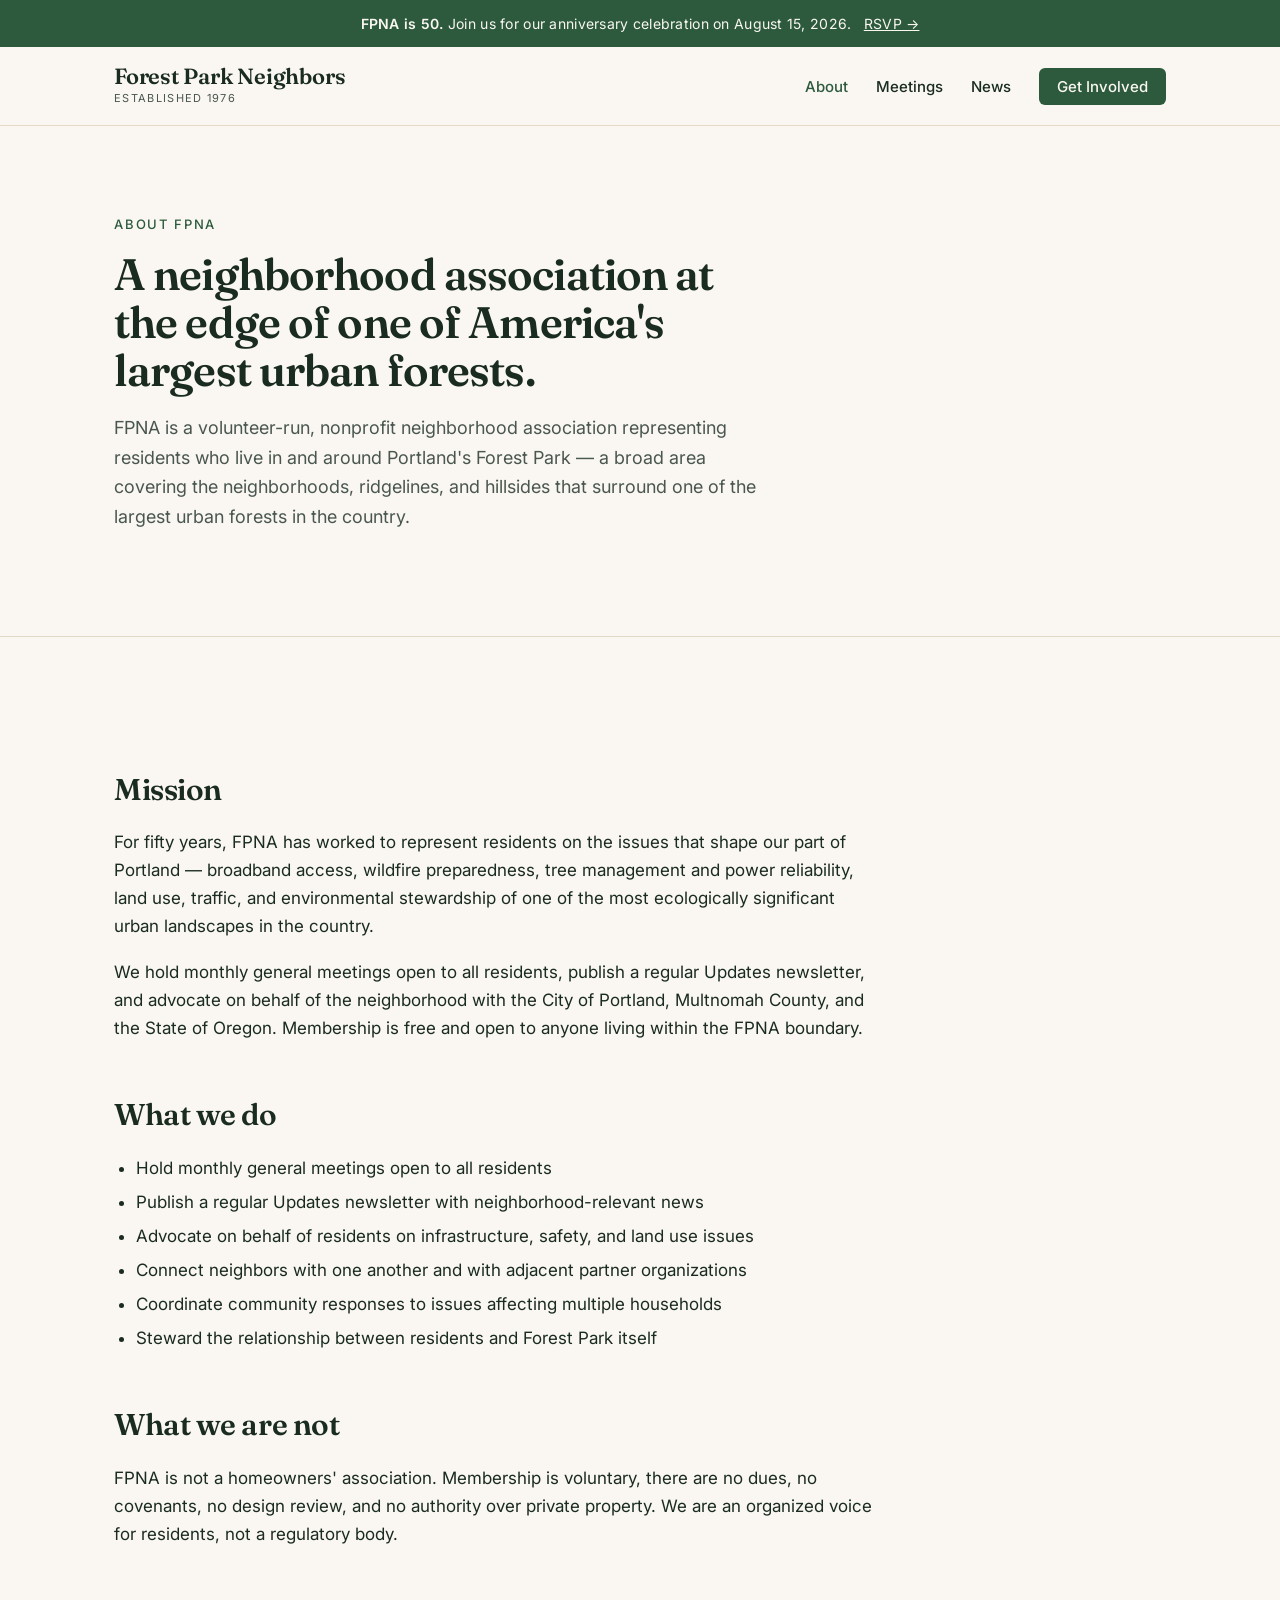
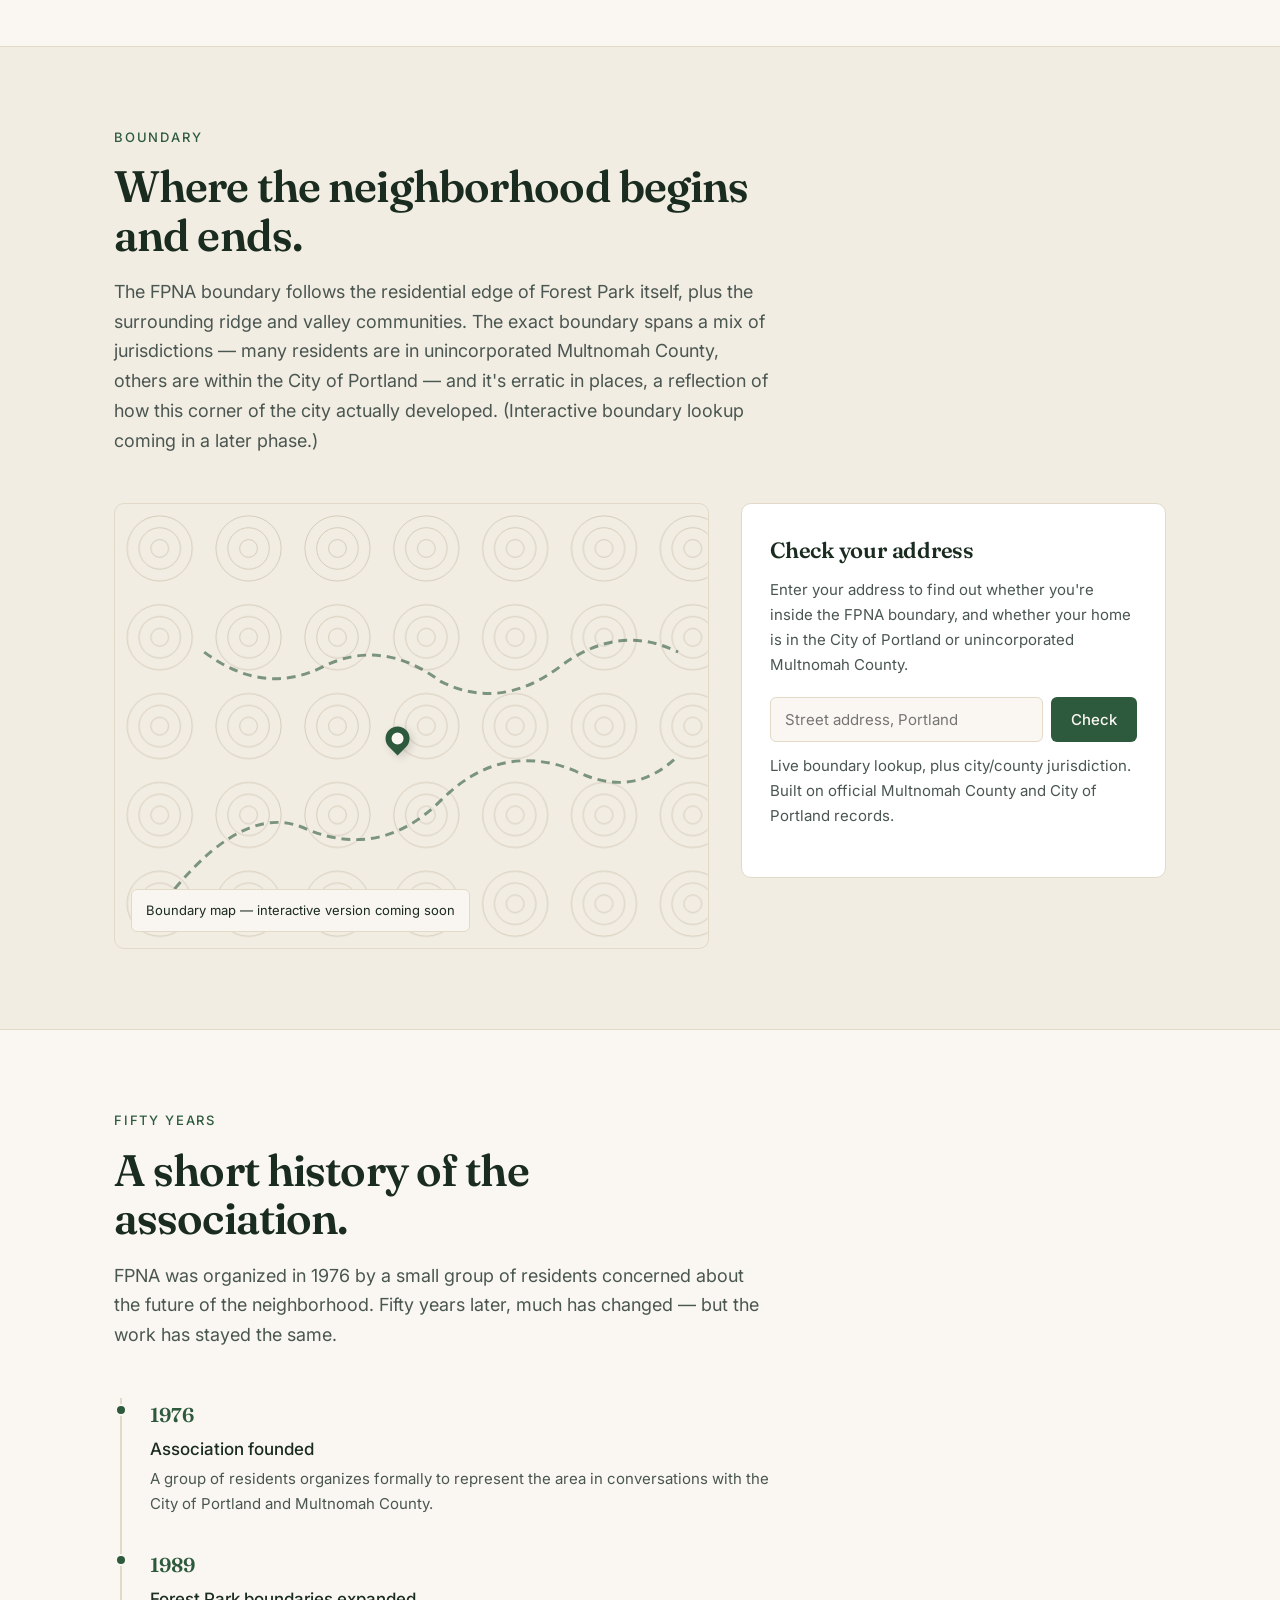
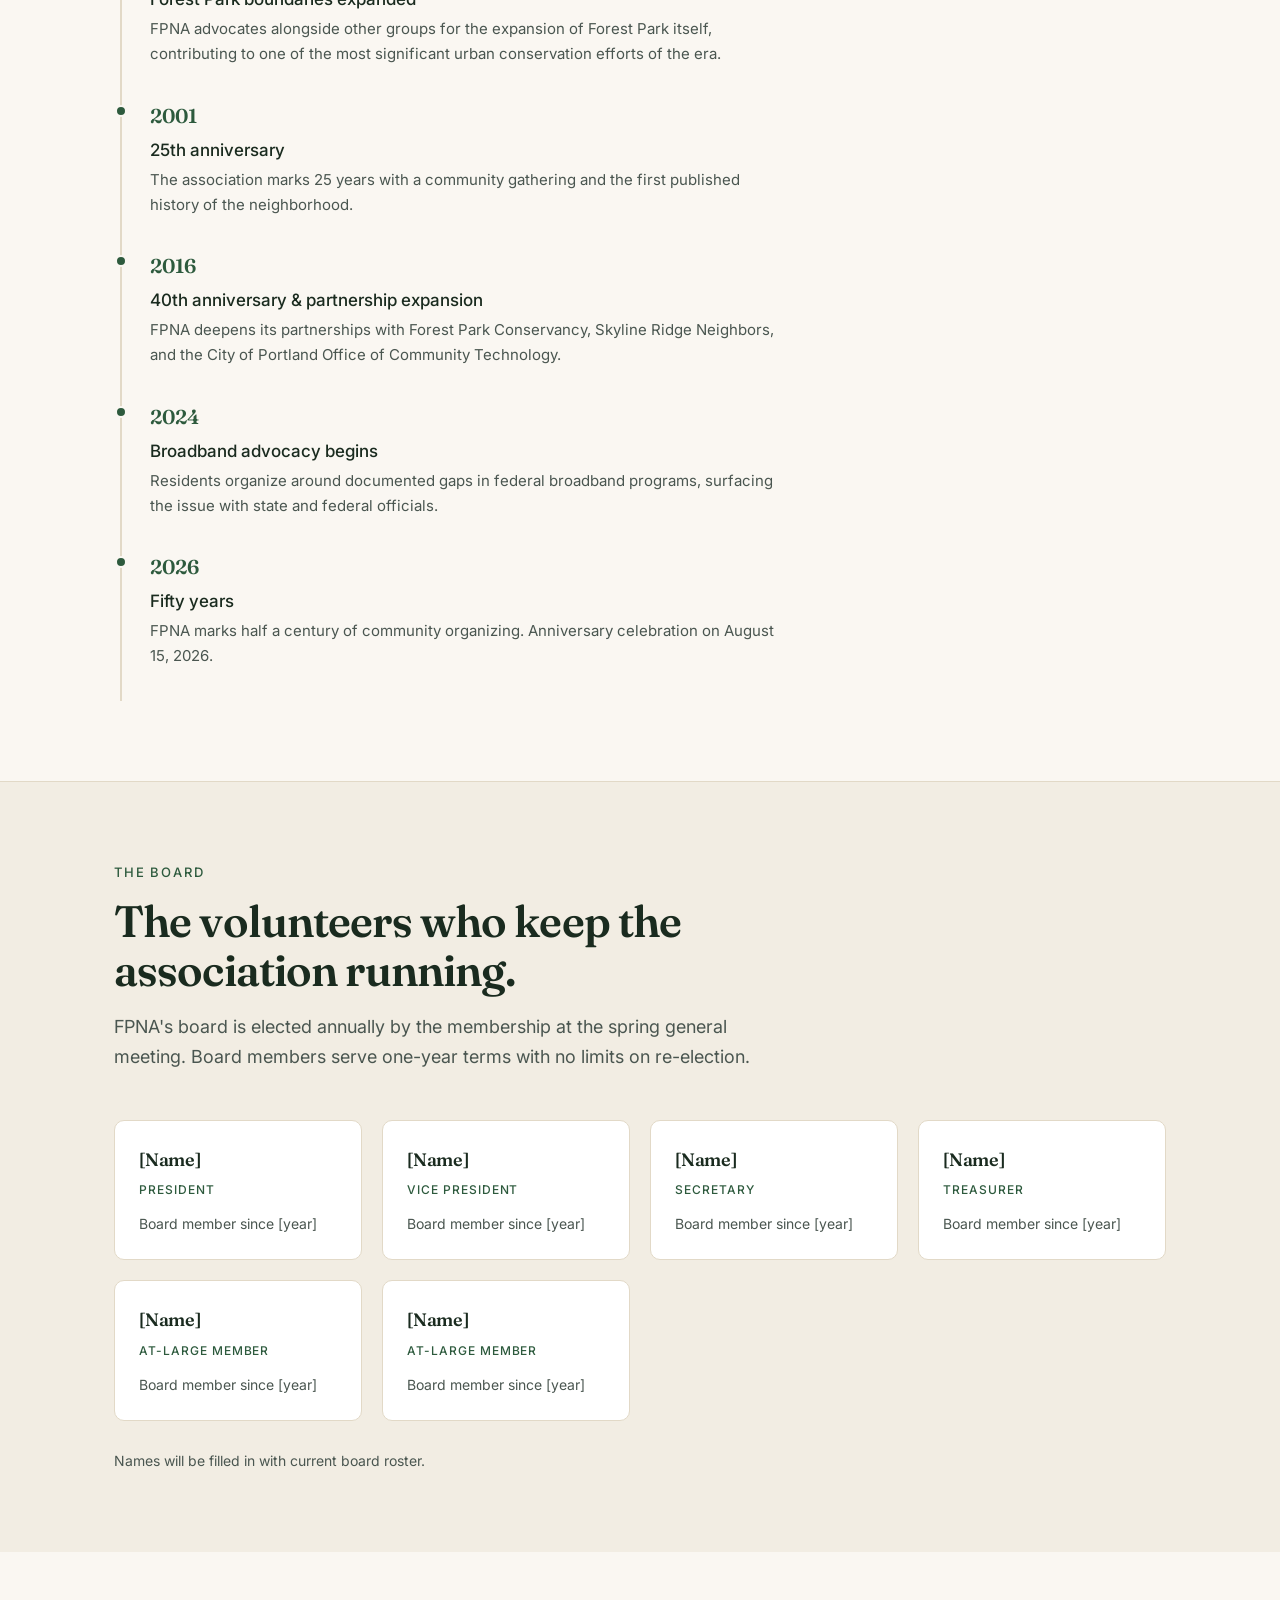
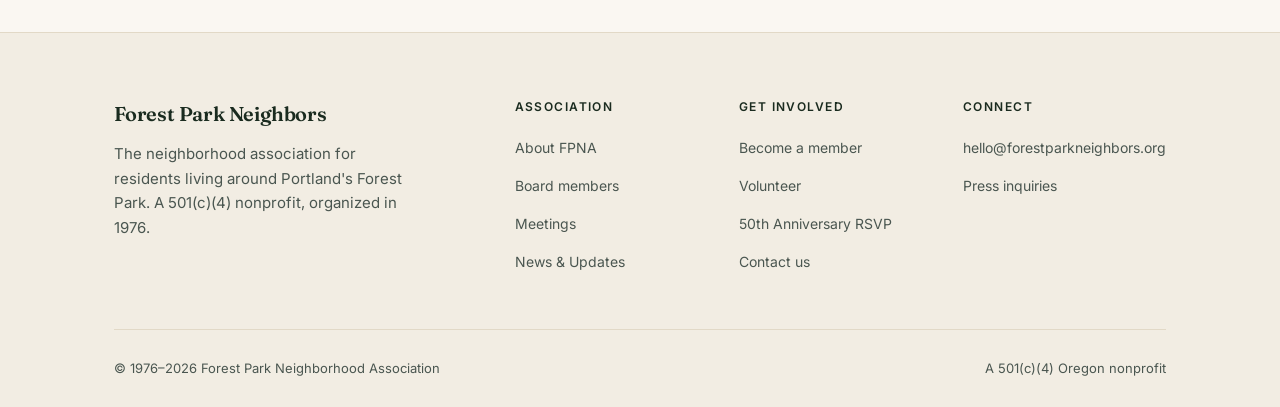
==== about.html @ efd58afb "Initial commit: FPNA prototype site Static demo for the Forest Park Neighborhood Association board r" ====
<!DOCTYPE html>
<html lang="en">
<head>
  <meta charset="UTF-8">
  <meta name="viewport" content="width=device-width, initial-scale=1.0">
  <title>About — Forest Park Neighborhood Association</title>
  <meta name="description" content="FPNA represents residents around Portland's Forest Park. Our mission, our boundaries, our board, and fifty years of neighborhood history.">
  <link rel="preconnect" href="https://fonts.googleapis.com">
  <link rel="preconnect" href="https://fonts.gstatic.com" crossorigin>
  <link href="https://fonts.googleapis.com/css2?family=Fraunces:opsz,wght@9..144,500;9..144,600&family=Inter:wght@400;500;600&display=swap" rel="stylesheet">
  <link rel="stylesheet" href="styles.css">
</head>
<body>

  <div class="banner-50">
    <strong>FPNA is 50.</strong> Join us for our anniversary celebration on August 15, 2026.
    <a href="get-involved.html#rsvp">RSVP →</a>
  </div>

  <header class="site-header">
    <div class="header-inner">
      <a href="index.html" class="brand">
        <span class="brand-name">Forest Park Neighbors</span>
        <span class="brand-tag">Established 1976</span>
      </a>
      <nav class="main-nav" aria-label="Main">
        <ul>
          <li><a href="about.html" class="active">About</a></li>
          <li><a href="meetings.html">Meetings</a></li>
          <li><a href="news.html">News</a></li>
          <li><a href="get-involved.html" class="nav-cta">Get Involved</a></li>
        </ul>
      </nav>
    </div>
  </header>

  <div class="page-header">
    <div class="container">
      <div class="section-eyebrow">About FPNA</div>
      <h1 class="section-title">A neighborhood association at the edge of one of America's largest urban forests.</h1>
      <p class="section-sub">
        FPNA is a volunteer-run, nonprofit neighborhood association representing residents
        who live in and around Portland's Forest Park — a broad area covering the
        neighborhoods, ridgelines, and hillsides that surround one of the largest urban
        forests in the country.
      </p>
    </div>
  </div>

  <section>
    <div class="container">
      <div class="prose">
        <h2>Mission</h2>
        <p>
          For fifty years, FPNA has worked to represent residents on the issues that shape
          our part of Portland — broadband access, wildfire preparedness, tree management
          and power reliability, land use, traffic, and environmental stewardship of one of
          the most ecologically significant urban landscapes in the country.
        </p>
        <p>
          We hold monthly general meetings open to all residents, publish a regular Updates
          newsletter, and advocate on behalf of the neighborhood with the City of Portland,
          Multnomah County, and the State of Oregon. Membership is free and open to anyone
          living within the FPNA boundary.
        </p>

        <h2>What we do</h2>
        <ul>
          <li>Hold monthly general meetings open to all residents</li>
          <li>Publish a regular Updates newsletter with neighborhood-relevant news</li>
          <li>Advocate on behalf of residents on infrastructure, safety, and land use issues</li>
          <li>Connect neighbors with one another and with adjacent partner organizations</li>
          <li>Coordinate community responses to issues affecting multiple households</li>
          <li>Steward the relationship between residents and Forest Park itself</li>
        </ul>

        <h2>What we are not</h2>
        <p>
          FPNA is not a homeowners' association. Membership is voluntary, there are no
          dues, no covenants, no design review, and no authority over private property.
          We are an organized voice for residents, not a regulatory body.
        </p>
      </div>
    </div>
  </section>

  <section id="boundary" style="background: var(--color-bg-alt); border-top: 1px solid var(--color-border); border-bottom: 1px solid var(--color-border);">
    <div class="container">
      <div class="section-eyebrow">Boundary</div>
      <h2 class="section-title">Where the neighborhood begins and ends.</h2>
      <p class="section-sub">
        The FPNA boundary follows the residential edge of Forest Park itself, plus the
        surrounding ridge and valley communities. The exact boundary spans a mix of
        jurisdictions — many residents are in unincorporated Multnomah County, others
        are within the City of Portland — and it's erratic in places, a reflection of
        how this corner of the city actually developed. (Interactive boundary lookup
        coming in a later phase.)
      </p>

      <div class="boundary-block">
        <div class="map-placeholder">
          <svg class="map-bg" viewBox="0 0 400 300" xmlns="http://www.w3.org/2000/svg" aria-hidden="true">
            <defs>
              <pattern id="topo2" x="0" y="0" width="60" height="60" patternUnits="userSpaceOnUse">
                <circle cx="30" cy="30" r="22" stroke="#C9BEA8" stroke-width="0.5" fill="none"/>
                <circle cx="30" cy="30" r="14" stroke="#C9BEA8" stroke-width="0.5" fill="none"/>
                <circle cx="30" cy="30" r="6" stroke="#C9BEA8" stroke-width="0.5" fill="none"/>
              </pattern>
            </defs>
            <rect width="400" height="300" fill="url(#topo2)"/>
            <path d="M40 260 Q90 200 130 220 Q180 240 220 200 Q260 160 310 180 Q350 200 380 170"
                  stroke="#2D5A3D" stroke-width="2" fill="none" stroke-dasharray="6 4" opacity="0.6"/>
            <path d="M60 100 Q100 130 140 110 Q180 90 220 120 Q260 140 300 110 Q340 80 380 100"
                  stroke="#2D5A3D" stroke-width="2" fill="none" stroke-dasharray="6 4" opacity="0.6"/>
          </svg>
          <div class="map-pin" aria-hidden="true"></div>
          <div class="map-label">Boundary map — interactive version coming soon</div>
        </div>

        <div class="checker-card">
          <h3>Check your address</h3>
          <p>Enter your address to find out whether you're inside the FPNA boundary, and whether your home is in the City of Portland or unincorporated Multnomah County.</p>
          <form class="checker-form" onsubmit="event.preventDefault(); alert('In the production version, this will return live boundary and jurisdiction info.');">
            <input type="text" placeholder="Street address, Portland" aria-label="Your address">
            <button type="submit">Check</button>
          </form>
          <p class="checker-note">Live boundary lookup, plus city/county jurisdiction. Built on official Multnomah County and City of Portland records.</p>
        </div>
      </div>
    </div>
  </section>

  <section id="history">
    <div class="container">
      <div class="section-eyebrow">Fifty years</div>
      <h2 class="section-title">A short history of the association.</h2>
      <p class="section-sub">
        FPNA was organized in 1976 by a small group of residents concerned about the
        future of the neighborhood. Fifty years later, much has changed — but the work
        has stayed the same.
      </p>

      <div class="timeline">
        <div class="timeline-item">
          <div class="timeline-year">1976</div>
          <div class="timeline-title">Association founded</div>
          <div class="timeline-desc">A group of residents organizes formally to represent the area in conversations with the City of Portland and Multnomah County.</div>
        </div>
        <div class="timeline-item">
          <div class="timeline-year">1989</div>
          <div class="timeline-title">Forest Park boundaries expanded</div>
          <div class="timeline-desc">FPNA advocates alongside other groups for the expansion of Forest Park itself, contributing to one of the most significant urban conservation efforts of the era.</div>
        </div>
        <div class="timeline-item">
          <div class="timeline-year">2001</div>
          <div class="timeline-title">25th anniversary</div>
          <div class="timeline-desc">The association marks 25 years with a community gathering and the first published history of the neighborhood.</div>
        </div>
        <div class="timeline-item">
          <div class="timeline-year">2016</div>
          <div class="timeline-title">40th anniversary &amp; partnership expansion</div>
          <div class="timeline-desc">FPNA deepens its partnerships with Forest Park Conservancy, Skyline Ridge Neighbors, and the City of Portland Office of Community Technology.</div>
        </div>
        <div class="timeline-item">
          <div class="timeline-year">2024</div>
          <div class="timeline-title">Broadband advocacy begins</div>
          <div class="timeline-desc">Residents organize around documented gaps in federal broadband programs, surfacing the issue with state and federal officials.</div>
        </div>
        <div class="timeline-item">
          <div class="timeline-year">2026</div>
          <div class="timeline-title">Fifty years</div>
          <div class="timeline-desc">FPNA marks half a century of community organizing. Anniversary celebration on August 15, 2026.</div>
        </div>
      </div>
    </div>
  </section>

  <section id="board" style="background: var(--color-bg-alt); border-top: 1px solid var(--color-border);">
    <div class="container">
      <div class="section-eyebrow">The board</div>
      <h2 class="section-title">The volunteers who keep the association running.</h2>
      <p class="section-sub">
        FPNA's board is elected annually by the membership at the spring general meeting.
        Board members serve one-year terms with no limits on re-election.
      </p>

      <div class="board-grid">
        <div class="board-card">
          <div class="name">[Name]</div>
          <div class="role">President</div>
          <div class="since">Board member since [year]</div>
        </div>
        <div class="board-card">
          <div class="name">[Name]</div>
          <div class="role">Vice President</div>
          <div class="since">Board member since [year]</div>
        </div>
        <div class="board-card">
          <div class="name">[Name]</div>
          <div class="role">Secretary</div>
          <div class="since">Board member since [year]</div>
        </div>
        <div class="board-card">
          <div class="name">[Name]</div>
          <div class="role">Treasurer</div>
          <div class="since">Board member since [year]</div>
        </div>
        <div class="board-card">
          <div class="name">[Name]</div>
          <div class="role">At-large member</div>
          <div class="since">Board member since [year]</div>
        </div>
        <div class="board-card">
          <div class="name">[Name]</div>
          <div class="role">At-large member</div>
          <div class="since">Board member since [year]</div>
        </div>
      </div>
      <p class="muted" style="margin-top: 28px; font-size: 14px;">
        Names will be filled in with current board roster.
      </p>
    </div>
  </section>

  <footer class="site-footer">
    <div class="container">
      <div class="footer-grid">
        <div>
          <div class="footer-brand">Forest Park Neighbors</div>
          <p class="footer-blurb">
            The neighborhood association for residents living around Portland's Forest Park.
            A 501(c)(4) nonprofit, organized in 1976.
          </p>
        </div>
        <div class="footer-col">
          <h4>Association</h4>
          <ul>
            <li><a href="about.html">About FPNA</a></li>
            <li><a href="about.html#board">Board members</a></li>
            <li><a href="meetings.html">Meetings</a></li>
            <li><a href="news.html">News &amp; Updates</a></li>
          </ul>
        </div>
        <div class="footer-col">
          <h4>Get involved</h4>
          <ul>
            <li><a href="get-involved.html">Become a member</a></li>
            <li><a href="get-involved.html#volunteer">Volunteer</a></li>
            <li><a href="get-involved.html#rsvp">50th Anniversary RSVP</a></li>
            <li><a href="contact.html">Contact us</a></li>
          </ul>
        </div>
        <div class="footer-col">
          <h4>Connect</h4>
          <ul>
            <li><a href="mailto:hello@forestparkneighbors.org">hello@forestparkneighbors.org</a></li>
            <li><a href="contact.html#press">Press inquiries</a></li>
          </ul>
        </div>
      </div>
      <div class="footer-bottom">
        <span>© 1976–2026 Forest Park Neighborhood Association</span>
        <span>A 501(c)(4) Oregon nonprofit</span>
      </div>
    </div>
  </footer>

</body>
</html>
---- styles.css ----
/* FPNA Demo — design system */

:root {
  --color-bg: #FAF7F2;
  --color-bg-alt: #F2EDE3;
  --color-text: #1A2B1F;
  --color-text-muted: #4A5650;
  --color-accent: #2D5A3D;
  --color-accent-hover: #1F4029;
  --color-accent-soft: rgba(45, 90, 61, 0.08);
  --color-border: #E2D9C7;
  --color-border-strong: #C9BEA8;
  --color-card: #FFFFFF;

  --font-display: 'Fraunces', 'Iowan Old Style', 'Georgia', serif;
  --font-body: 'Inter', -apple-system, BlinkMacSystemFont, 'Segoe UI', sans-serif;

  --max-width: 1100px;
  --container-padding: 24px;
}

*, *::before, *::after { box-sizing: border-box; margin: 0; padding: 0; }
html { scroll-behavior: smooth; }

body {
  font-family: var(--font-body);
  font-size: 17px;
  line-height: 1.65;
  color: var(--color-text);
  background: var(--color-bg);
  -webkit-font-smoothing: antialiased;
  text-rendering: optimizeLegibility;
}

a { color: var(--color-accent); text-decoration: none; transition: color 0.15s; }
a:hover { text-decoration: underline; }
img { max-width: 100%; display: block; }

/* Anniversary banner */
.banner-50 {
  background: var(--color-accent);
  color: #FAF7F2;
  text-align: center;
  padding: 12px 16px;
  font-size: 14px;
  letter-spacing: 0.02em;
}
.banner-50 strong { font-weight: 600; }
.banner-50 a { color: #FAF7F2; text-decoration: underline; margin-left: 8px; }

/* Header */
.site-header {
  border-bottom: 1px solid var(--color-border);
  position: sticky;
  top: 0;
  z-index: 10;
  backdrop-filter: blur(8px);
  -webkit-backdrop-filter: blur(8px);
  background: rgba(250, 247, 242, 0.92);
}
.header-inner {
  max-width: var(--max-width);
  margin: 0 auto;
  padding: 18px var(--container-padding);
  display: flex;
  align-items: center;
  justify-content: space-between;
  gap: 24px;
}
.brand {
  display: flex;
  flex-direction: column;
  gap: 2px;
  color: var(--color-text);
}
.brand:hover { text-decoration: none; }
.brand-name {
  font-family: var(--font-display);
  font-weight: 600;
  font-size: 22px;
  letter-spacing: -0.01em;
  line-height: 1;
}
.brand-tag {
  font-size: 11px;
  letter-spacing: 0.12em;
  text-transform: uppercase;
  color: var(--color-text-muted);
}
nav.main-nav ul {
  list-style: none;
  display: flex;
  gap: 28px;
  align-items: center;
}
nav.main-nav a {
  color: var(--color-text);
  font-weight: 500;
  font-size: 15px;
}
nav.main-nav a:hover { color: var(--color-accent); text-decoration: none; }
nav.main-nav a.active { color: var(--color-accent); }
.nav-cta {
  background: var(--color-accent);
  color: #FAF7F2 !important;
  padding: 9px 18px;
  border-radius: 6px;
  font-weight: 500;
  font-size: 14px;
}
.nav-cta:hover { background: var(--color-accent-hover); text-decoration: none; }

@media (max-width: 820px) {
  .header-inner { flex-wrap: wrap; }
  nav.main-nav ul { gap: 18px; flex-wrap: wrap; }
}

/* Layout */
.container {
  max-width: var(--max-width);
  margin: 0 auto;
  padding: 0 var(--container-padding);
}
section { padding: 80px 0; }
.section-tight { padding: 56px 0; }

/* Hero */
.hero {
  padding: 96px 0 88px;
  position: relative;
  overflow: hidden;
}
.hero-inner { position: relative; z-index: 1; }
.hero-eyebrow {
  font-size: 13px;
  letter-spacing: 0.14em;
  text-transform: uppercase;
  color: var(--color-accent);
  font-weight: 500;
  margin-bottom: 24px;
}
.hero-title {
  font-family: var(--font-display);
  font-weight: 600;
  font-size: clamp(40px, 6vw, 72px);
  line-height: 1.05;
  letter-spacing: -0.025em;
  color: var(--color-text);
  margin-bottom: 28px;
  max-width: 18ch;
}
.hero-sub {
  font-size: 20px;
  line-height: 1.55;
  color: var(--color-text-muted);
  max-width: 56ch;
  margin-bottom: 36px;
}
.hero-actions {
  display: flex;
  gap: 14px;
  flex-wrap: wrap;
}

/* Decorative SVG backdrop */
.hero-decoration {
  position: absolute;
  right: -80px;
  top: 40px;
  width: 480px;
  opacity: 0.12;
  pointer-events: none;
}
@media (max-width: 900px) { .hero-decoration { display: none; } }

/* Buttons */
.btn {
  display: inline-block;
  padding: 13px 24px;
  border-radius: 6px;
  font-weight: 500;
  font-size: 15px;
  border: 1px solid transparent;
  cursor: pointer;
  font-family: inherit;
  transition: background 0.15s, color 0.15s, border-color 0.15s;
}
.btn-primary { background: var(--color-accent); color: #FAF7F2; }
.btn-primary:hover { background: var(--color-accent-hover); color: #FAF7F2; text-decoration: none; }
.btn-secondary { background: transparent; color: var(--color-text); border-color: var(--color-border-strong); }
.btn-secondary:hover { border-color: var(--color-accent); color: var(--color-accent); text-decoration: none; }

/* Sections */
.section-eyebrow {
  font-size: 13px;
  letter-spacing: 0.14em;
  text-transform: uppercase;
  color: var(--color-accent);
  font-weight: 500;
  margin-bottom: 14px;
}
.section-title {
  font-family: var(--font-display);
  font-weight: 600;
  font-size: clamp(30px, 4vw, 44px);
  line-height: 1.1;
  letter-spacing: -0.02em;
  margin-bottom: 18px;
  max-width: 22ch;
}
.section-sub {
  font-size: 18px;
  color: var(--color-text-muted);
  max-width: 60ch;
  margin-bottom: 48px;
}

/* Next meeting card */
.next-meeting {
  background: var(--color-card);
  border: 1px solid var(--color-border);
  border-left: 4px solid var(--color-accent);
  border-radius: 10px;
  padding: 32px;
  display: grid;
  grid-template-columns: auto 1fr auto;
  gap: 36px;
  align-items: center;
}
@media (max-width: 720px) {
  .next-meeting { grid-template-columns: 1fr; gap: 20px; padding: 24px; }
}
.next-meeting-date {
  text-align: center;
  border-right: 1px solid var(--color-border);
  padding-right: 36px;
}
@media (max-width: 720px) {
  .next-meeting-date { border-right: none; border-bottom: 1px solid var(--color-border); padding: 0 0 20px; }
}
.next-meeting-day {
  font-family: var(--font-display);
  font-size: 64px;
  font-weight: 600;
  line-height: 1;
  color: var(--color-accent);
}
.next-meeting-month {
  font-size: 13px;
  letter-spacing: 0.12em;
  text-transform: uppercase;
  color: var(--color-text-muted);
  margin-top: 8px;
  font-weight: 500;
}
.next-meeting-body h3 {
  font-family: var(--font-display);
  font-weight: 600;
  font-size: 22px;
  margin-bottom: 6px;
  letter-spacing: -0.01em;
}
.next-meeting-body p {
  color: var(--color-text-muted);
  font-size: 15px;
}
.next-meeting-body p strong { color: var(--color-text); font-weight: 500; }

/* News cards */
.news-grid {
  display: grid;
  grid-template-columns: repeat(3, 1fr);
  gap: 24px;
}
@media (max-width: 900px) { .news-grid { grid-template-columns: 1fr 1fr; } }
@media (max-width: 600px) { .news-grid { grid-template-columns: 1fr; } }
.news-card {
  background: var(--color-card);
  border: 1px solid var(--color-border);
  border-radius: 10px;
  padding: 28px;
  display: flex;
  flex-direction: column;
  transition: border-color 0.15s, transform 0.15s;
}
.news-card:hover { border-color: var(--color-accent); text-decoration: none; transform: translateY(-2px); }
.news-meta {
  font-size: 13px;
  letter-spacing: 0.08em;
  text-transform: uppercase;
  color: var(--color-accent);
  font-weight: 500;
  margin-bottom: 12px;
}
.news-title {
  font-family: var(--font-display);
  font-weight: 600;
  font-size: 22px;
  letter-spacing: -0.01em;
  line-height: 1.25;
  margin-bottom: 12px;
  color: var(--color-text);
}
.news-excerpt { color: var(--color-text-muted); font-size: 15px; margin-bottom: 20px; flex: 1; }
.news-read { font-size: 14px; color: var(--color-accent); font-weight: 500; }

/* Map + address checker */
.boundary-block {
  display: grid;
  grid-template-columns: 1.4fr 1fr;
  gap: 32px;
  align-items: start;
}
@media (max-width: 820px) { .boundary-block { grid-template-columns: 1fr; } }

.map-placeholder {
  background: var(--color-bg-alt);
  border: 1px solid var(--color-border);
  border-radius: 10px;
  aspect-ratio: 4 / 3;
  position: relative;
  overflow: hidden;
}
.map-placeholder svg.map-bg { position: absolute; inset: 0; width: 100%; height: 100%; }
.map-pin {
  position: absolute;
  left: 50%;
  top: 52%;
  transform: translate(-50%, -100%);
  width: 24px;
  height: 24px;
  background: var(--color-accent);
  border-radius: 50% 50% 50% 0;
  rotate: -45deg;
  box-shadow: 0 4px 8px rgba(0,0,0,0.15);
}
.map-pin::after {
  content: '';
  position: absolute;
  inset: 6px;
  background: var(--color-bg);
  border-radius: 50%;
}
.map-label {
  position: absolute;
  bottom: 16px;
  left: 16px;
  background: rgba(250, 247, 242, 0.95);
  border: 1px solid var(--color-border);
  border-radius: 6px;
  padding: 10px 14px;
  font-size: 13px;
  color: var(--color-text);
}

.checker-card {
  background: var(--color-card);
  border: 1px solid var(--color-border);
  border-radius: 10px;
  padding: 28px;
}
.checker-card h3 {
  font-family: var(--font-display);
  font-weight: 600;
  font-size: 22px;
  letter-spacing: -0.01em;
  margin-bottom: 10px;
}
.checker-card p { color: var(--color-text-muted); font-size: 15px; margin-bottom: 20px; }
.checker-form { display: flex; gap: 8px; }
.checker-form input {
  flex: 1;
  padding: 12px 14px;
  border: 1px solid var(--color-border);
  border-radius: 6px;
  font-family: inherit;
  font-size: 15px;
  background: var(--color-bg);
}
.checker-form input:focus { outline: none; border-color: var(--color-accent); }
.checker-form button {
  padding: 12px 20px;
  border: none;
  border-radius: 6px;
  background: var(--color-accent);
  color: #FAF7F2;
  font-family: inherit;
  font-size: 15px;
  font-weight: 500;
  cursor: pointer;
}
.checker-form button:hover { background: var(--color-accent-hover); }
.checker-note { font-size: 13px; color: var(--color-text-muted); margin-top: 12px; }

/* CTA band */
.cta-band {
  background: var(--color-accent);
  color: #FAF7F2;
  padding: 72px 0;
  text-align: center;
}
.cta-band h2 {
  font-family: var(--font-display);
  font-weight: 600;
  font-size: clamp(28px, 4vw, 42px);
  letter-spacing: -0.02em;
  margin-bottom: 16px;
}
.cta-band p { font-size: 18px; opacity: 0.92; max-width: 50ch; margin: 0 auto 28px; }
.cta-band .btn-primary {
  background: #FAF7F2;
  color: var(--color-accent);
}
.cta-band .btn-primary:hover { background: #FFFFFF; color: var(--color-accent-hover); }

/* Footer */
.site-footer {
  background: var(--color-bg-alt);
  border-top: 1px solid var(--color-border);
  padding: 64px 0 28px;
  margin-top: 80px;
}
.footer-grid {
  display: grid;
  grid-template-columns: 2fr 1fr 1fr 1fr;
  gap: 48px;
  margin-bottom: 44px;
}
@media (max-width: 768px) {
  .footer-grid { grid-template-columns: 1fr 1fr; gap: 32px; }
}
.footer-brand {
  font-family: var(--font-display);
  font-weight: 600;
  font-size: 20px;
  letter-spacing: -0.01em;
  margin-bottom: 12px;
  color: var(--color-text);
}
.footer-blurb { color: var(--color-text-muted); font-size: 15px; max-width: 32ch; }
.footer-col h4 {
  font-size: 12px;
  letter-spacing: 0.12em;
  text-transform: uppercase;
  margin-bottom: 16px;
  color: var(--color-text);
  font-weight: 600;
}
.footer-col ul { list-style: none; }
.footer-col li { margin-bottom: 10px; }
.footer-col a { color: var(--color-text-muted); font-size: 14px; }
.footer-col a:hover { color: var(--color-accent); }
.footer-bottom {
  padding-top: 28px;
  border-top: 1px solid var(--color-border);
  display: flex;
  justify-content: space-between;
  font-size: 13px;
  color: var(--color-text-muted);
  flex-wrap: wrap;
  gap: 16px;
}

/* Page header */
.page-header {
  padding: 88px 0 56px;
  border-bottom: 1px solid var(--color-border);
}

/* Prose */
.prose { max-width: 70ch; }
.prose p { margin-bottom: 18px; color: var(--color-text); }
.prose h2 {
  font-family: var(--font-display);
  font-weight: 600;
  font-size: 30px;
  letter-spacing: -0.015em;
  margin: 48px 0 14px;
}
.prose h3 {
  font-family: var(--font-display);
  font-weight: 600;
  font-size: 22px;
  margin: 32px 0 10px;
}
.prose ul { margin: 14px 0 22px 22px; }
.prose li { margin-bottom: 6px; }

/* Board members */
.board-grid {
  display: grid;
  grid-template-columns: repeat(auto-fit, minmax(220px, 1fr));
  gap: 20px;
}
.board-card {
  background: var(--color-card);
  border: 1px solid var(--color-border);
  border-radius: 10px;
  padding: 24px;
}
.board-card .name {
  font-family: var(--font-display);
  font-weight: 600;
  font-size: 18px;
  letter-spacing: -0.01em;
  margin-bottom: 6px;
}
.board-card .role {
  font-size: 12px;
  letter-spacing: 0.08em;
  text-transform: uppercase;
  color: var(--color-accent);
  margin-bottom: 12px;
  font-weight: 500;
}
.board-card .since { font-size: 14px; color: var(--color-text-muted); }

/* Timeline (history) */
.timeline {
  border-left: 2px solid var(--color-border);
  padding-left: 28px;
  margin-left: 6px;
  max-width: 60ch;
}
.timeline-item { position: relative; padding-bottom: 32px; }
.timeline-item::before {
  content: '';
  position: absolute;
  left: -35px;
  top: 6px;
  width: 12px;
  height: 12px;
  background: var(--color-accent);
  border-radius: 50%;
  border: 2px solid var(--color-bg);
}
.timeline-year {
  font-family: var(--font-display);
  font-weight: 600;
  font-size: 20px;
  color: var(--color-accent);
  margin-bottom: 4px;
}
.timeline-title { font-weight: 500; margin-bottom: 4px; }
.timeline-desc { color: var(--color-text-muted); font-size: 15px; }

/* Meeting list */
.meeting-list { list-style: none; }
.meeting-list li {
  display: grid;
  grid-template-columns: 120px 1fr auto;
  gap: 24px;
  padding: 20px 0;
  border-bottom: 1px solid var(--color-border);
  align-items: center;
}
@media (max-width: 600px) {
  .meeting-list li { grid-template-columns: 1fr; gap: 6px; }
}
.meeting-date {
  font-family: var(--font-display);
  font-weight: 600;
  font-size: 18px;
  color: var(--color-accent);
}
.meeting-topic { font-weight: 500; }
.meeting-link { font-size: 14px; }

/* Forms (general) */
.form-grid {
  display: grid;
  grid-template-columns: 1fr 1fr;
  gap: 20px;
}
@media (max-width: 600px) { .form-grid { grid-template-columns: 1fr; } }
.form-group { display: flex; flex-direction: column; }
.form-group.full { grid-column: 1 / -1; }
.form-group label {
  font-size: 13px;
  font-weight: 500;
  margin-bottom: 6px;
  letter-spacing: 0.02em;
}
.form-group input,
.form-group textarea,
.form-group select {
  padding: 12px 14px;
  border: 1px solid var(--color-border);
  border-radius: 6px;
  font-family: inherit;
  font-size: 15px;
  background: var(--color-bg);
}
.form-group input:focus,
.form-group textarea:focus,
.form-group select:focus { outline: none; border-color: var(--color-accent); }
.form-group textarea { min-height: 120px; resize: vertical; }

/* Resource list */
.resource-grid {
  display: grid;
  grid-template-columns: repeat(2, 1fr);
  gap: 20px;
}
@media (max-width: 700px) { .resource-grid { grid-template-columns: 1fr; } }
.resource-card {
  background: var(--color-card);
  border: 1px solid var(--color-border);
  border-radius: 10px;
  padding: 24px;
  display: flex;
  flex-direction: column;
}
.resource-card h3 {
  font-family: var(--font-display);
  font-weight: 600;
  font-size: 19px;
  letter-spacing: -0.01em;
  margin-bottom: 10px;
}
.resource-card p { color: var(--color-text-muted); font-size: 15px; margin-bottom: 16px; flex: 1; }
.resource-card a { font-size: 14px; font-weight: 500; }

/* Utilities */
.text-center { text-align: center; }
.muted { color: var(--color-text-muted); }
.divider {
  height: 1px;
  background: var(--color-border);
  margin: 48px 0;
}
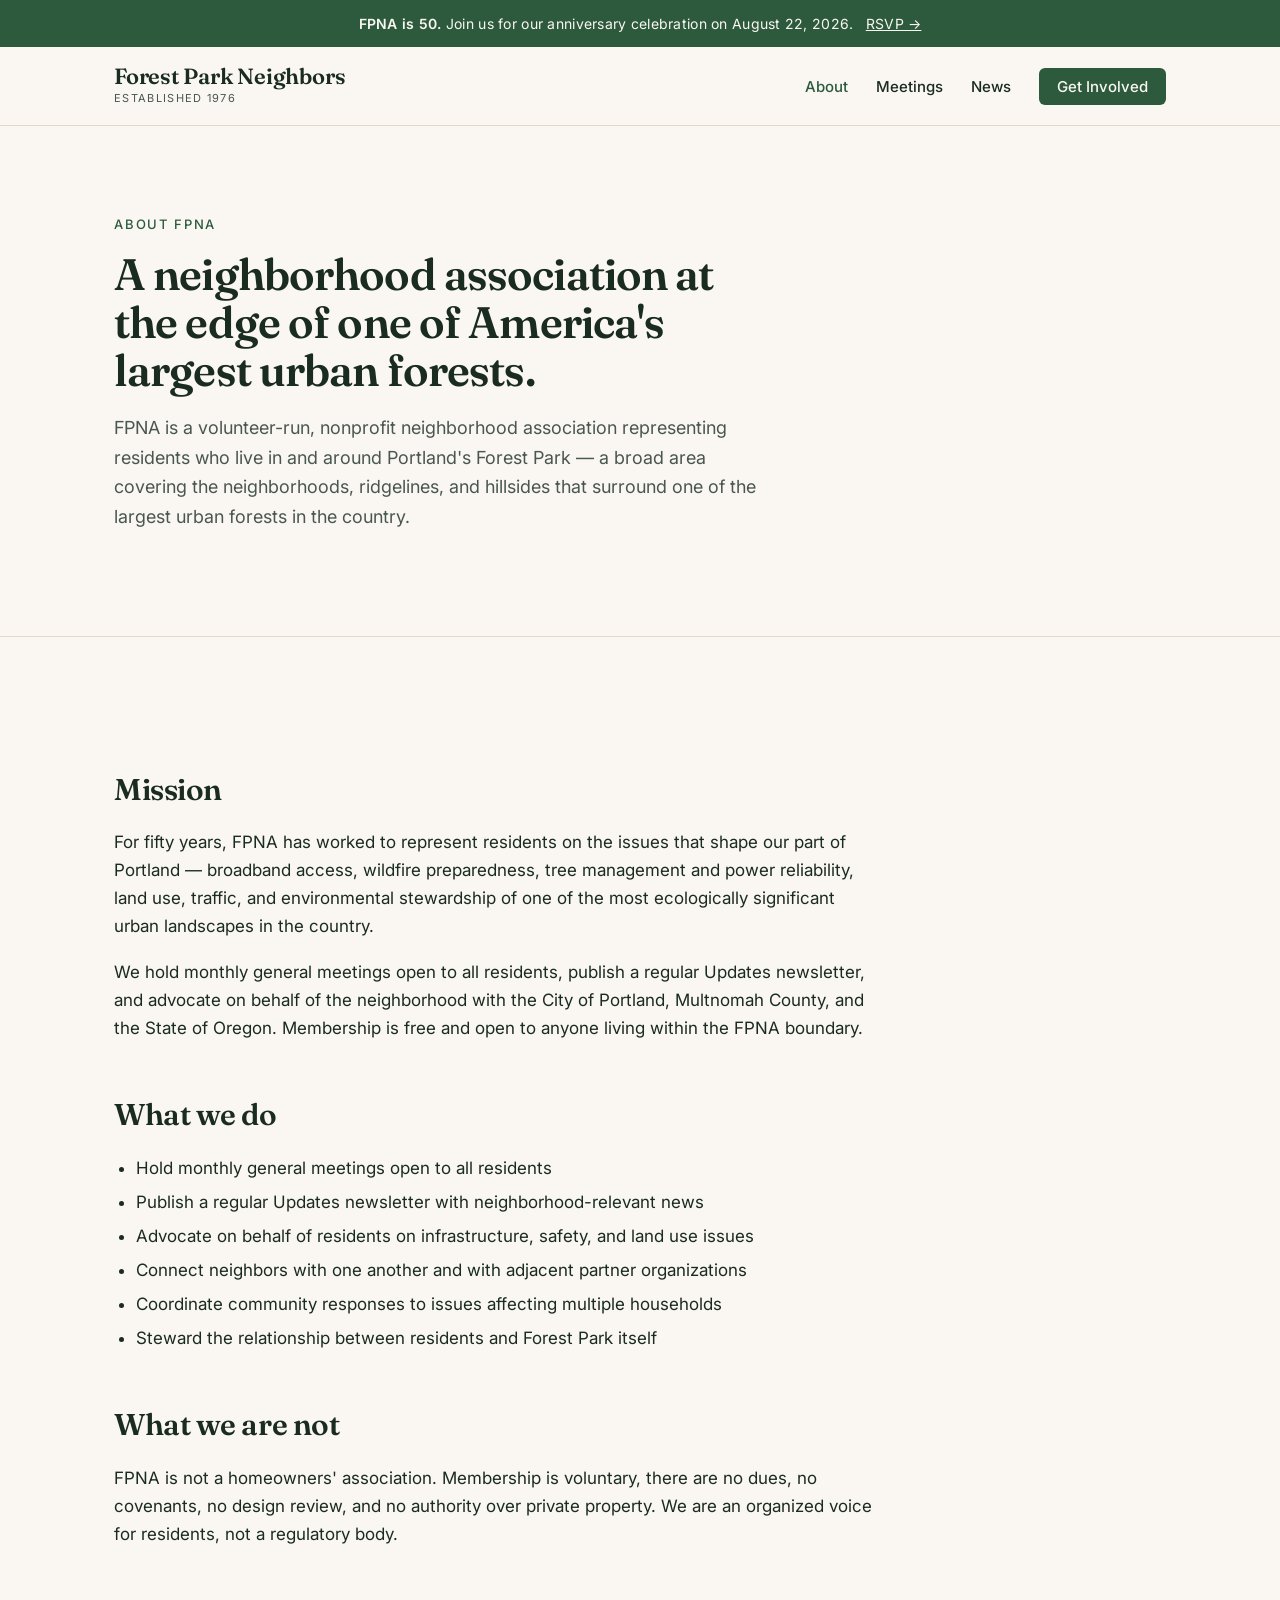
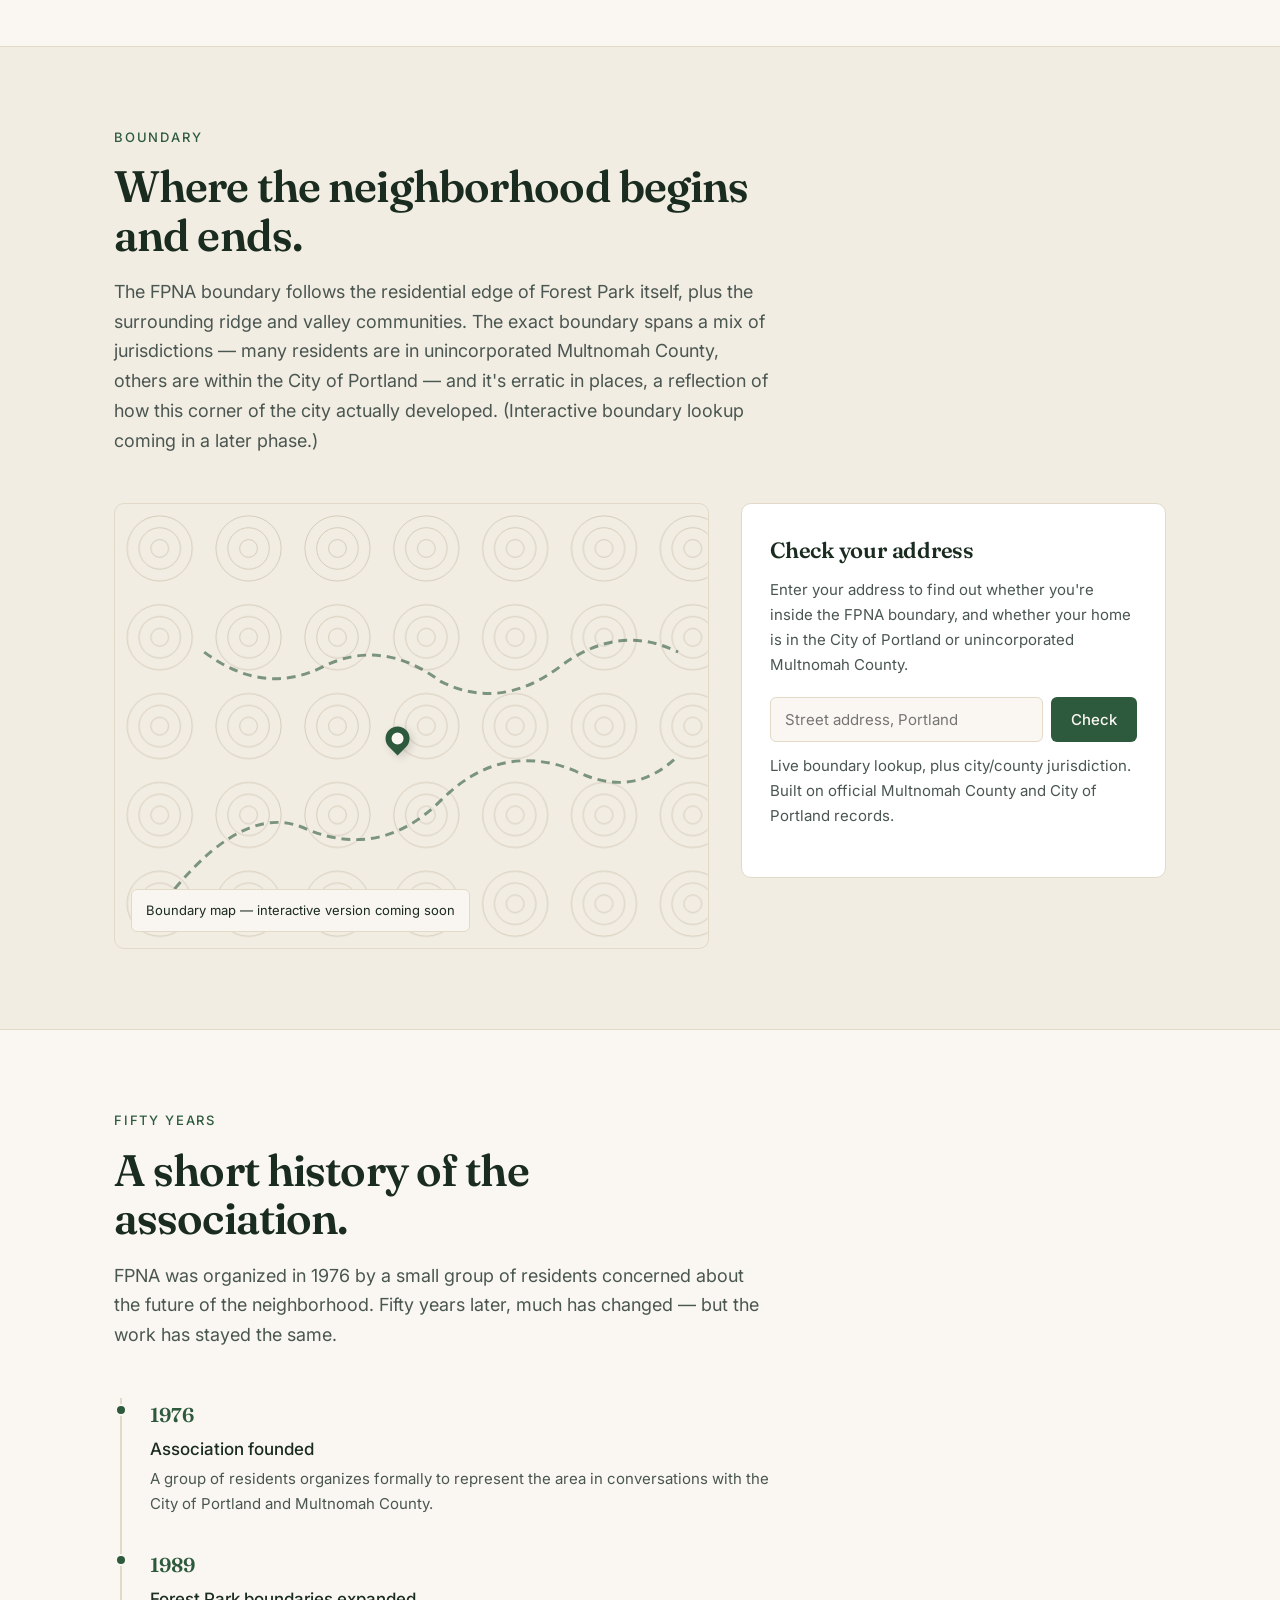
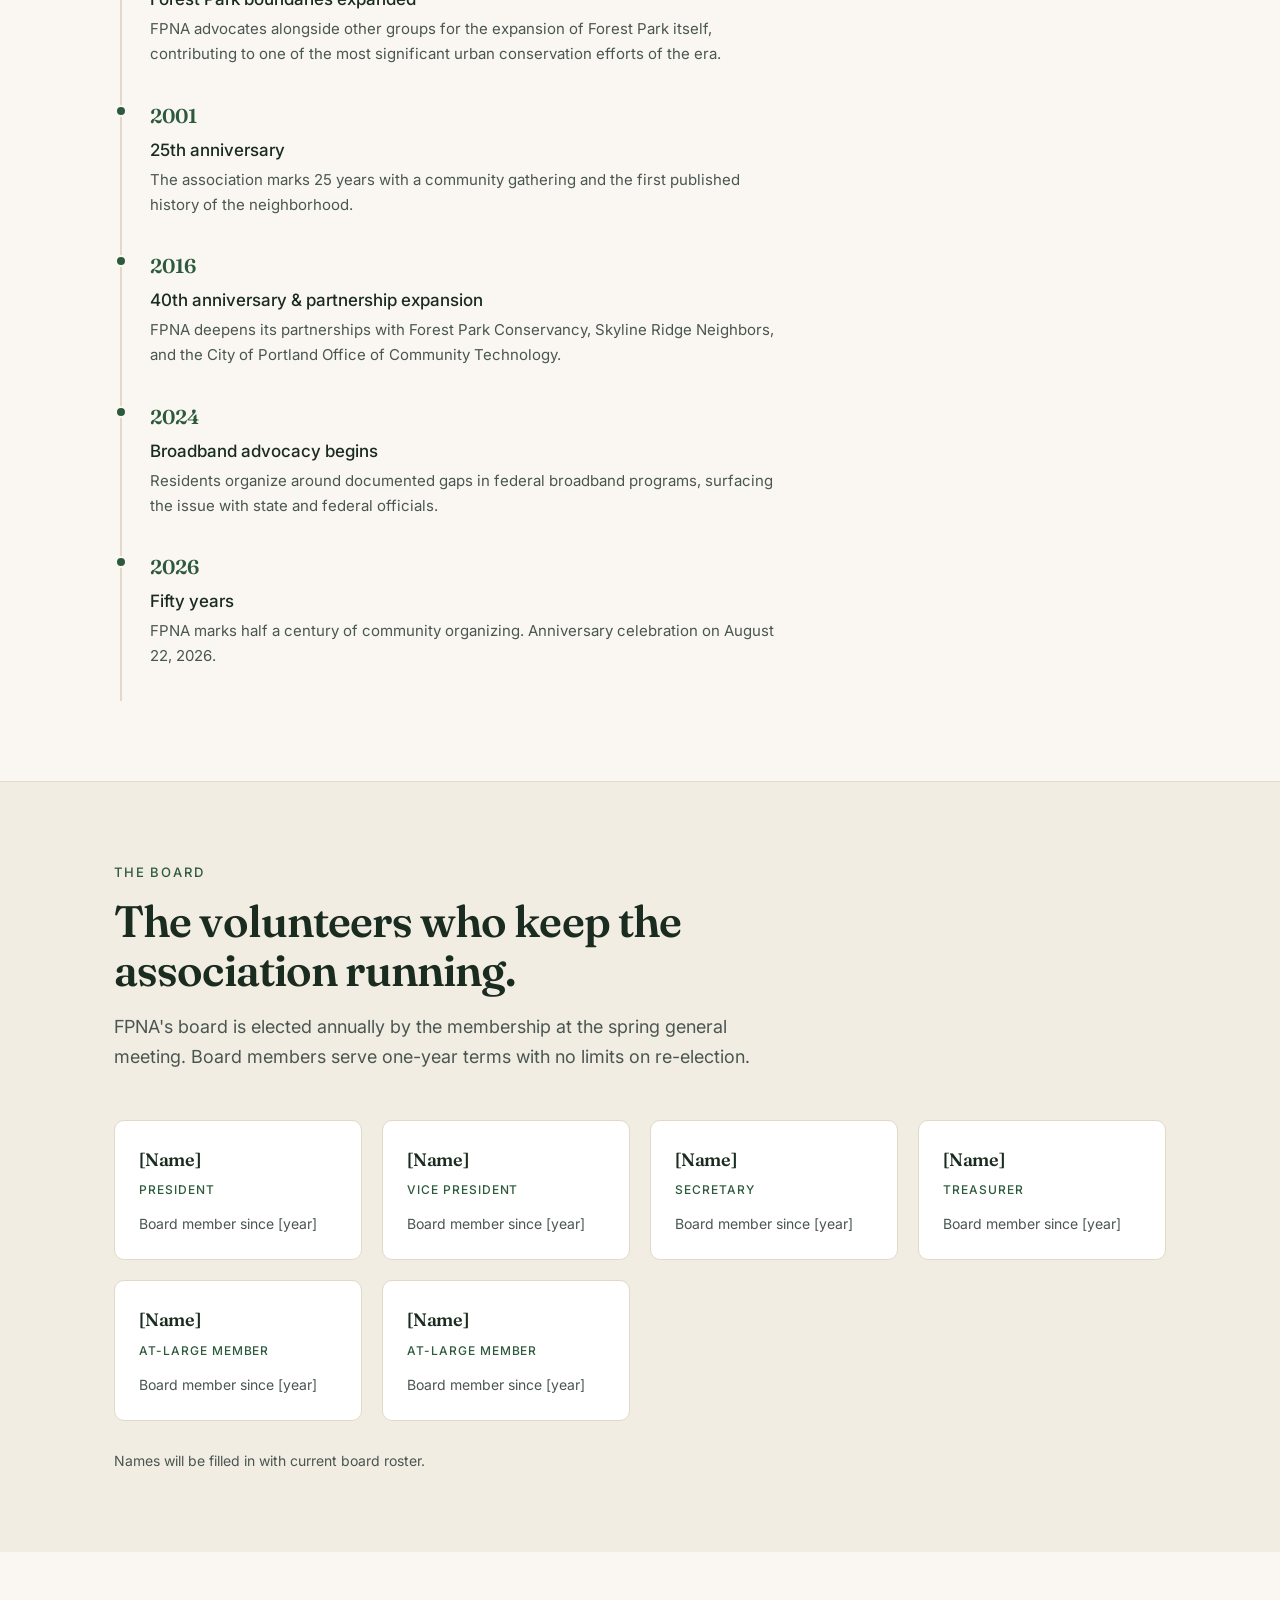
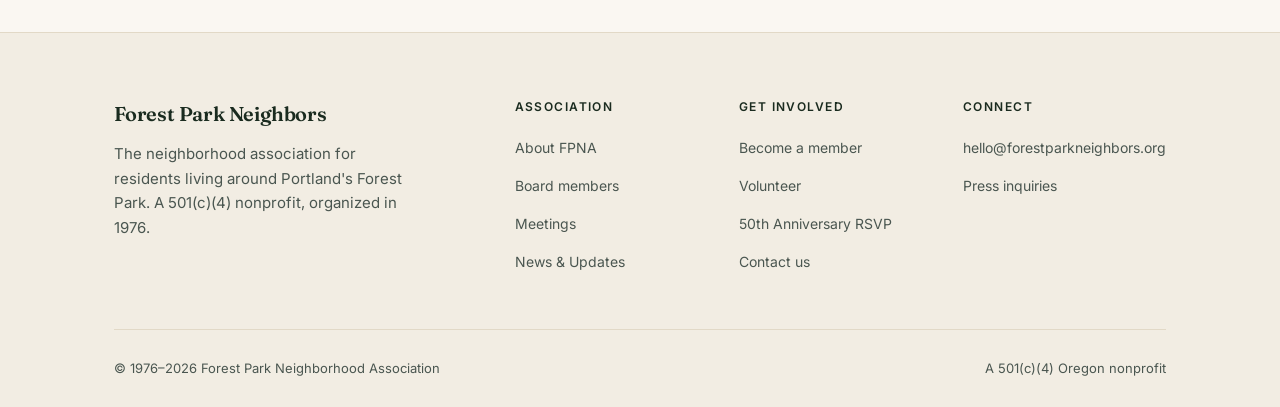
==== commit 459569c5: "Correct 50th anniversary date and Kate Brown meeting month - 50th anniversary celebration moved to A" ====
--- a/about.html
+++ b/about.html
@@ -13,7 +13,7 @@
 <body>
 
   <div class="banner-50">
-    <strong>FPNA is 50.</strong> Join us for our anniversary celebration on August 15, 2026.
+    <strong>FPNA is 50.</strong> Join us for our anniversary celebration on August 22, 2026.
     <a href="get-involved.html#rsvp">RSVP →</a>
   </div>
 
@@ -169,7 +169,7 @@
         <div class="timeline-item">
           <div class="timeline-year">2026</div>
           <div class="timeline-title">Fifty years</div>
-          <div class="timeline-desc">FPNA marks half a century of community organizing. Anniversary celebration on August 15, 2026.</div>
+          <div class="timeline-desc">FPNA marks half a century of community organizing. Anniversary celebration on August 22, 2026.</div>
         </div>
       </div>
     </div>
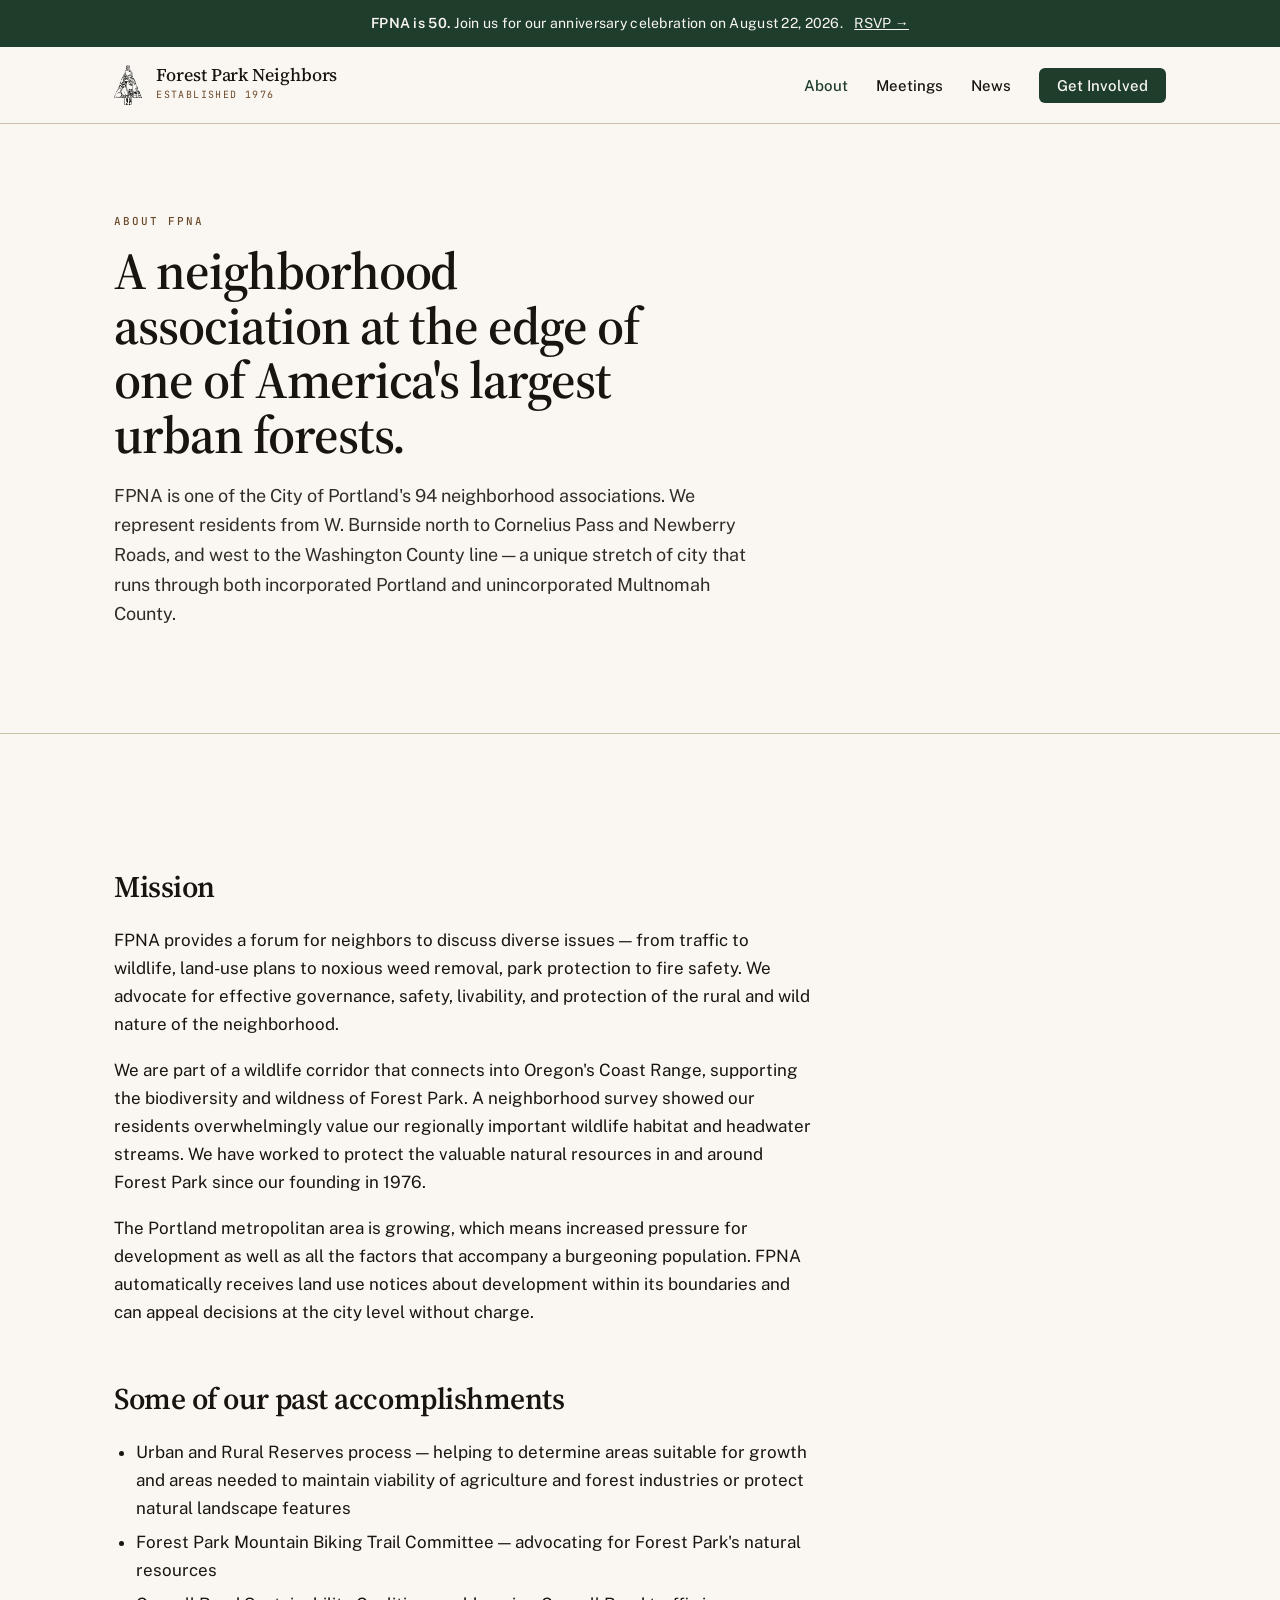
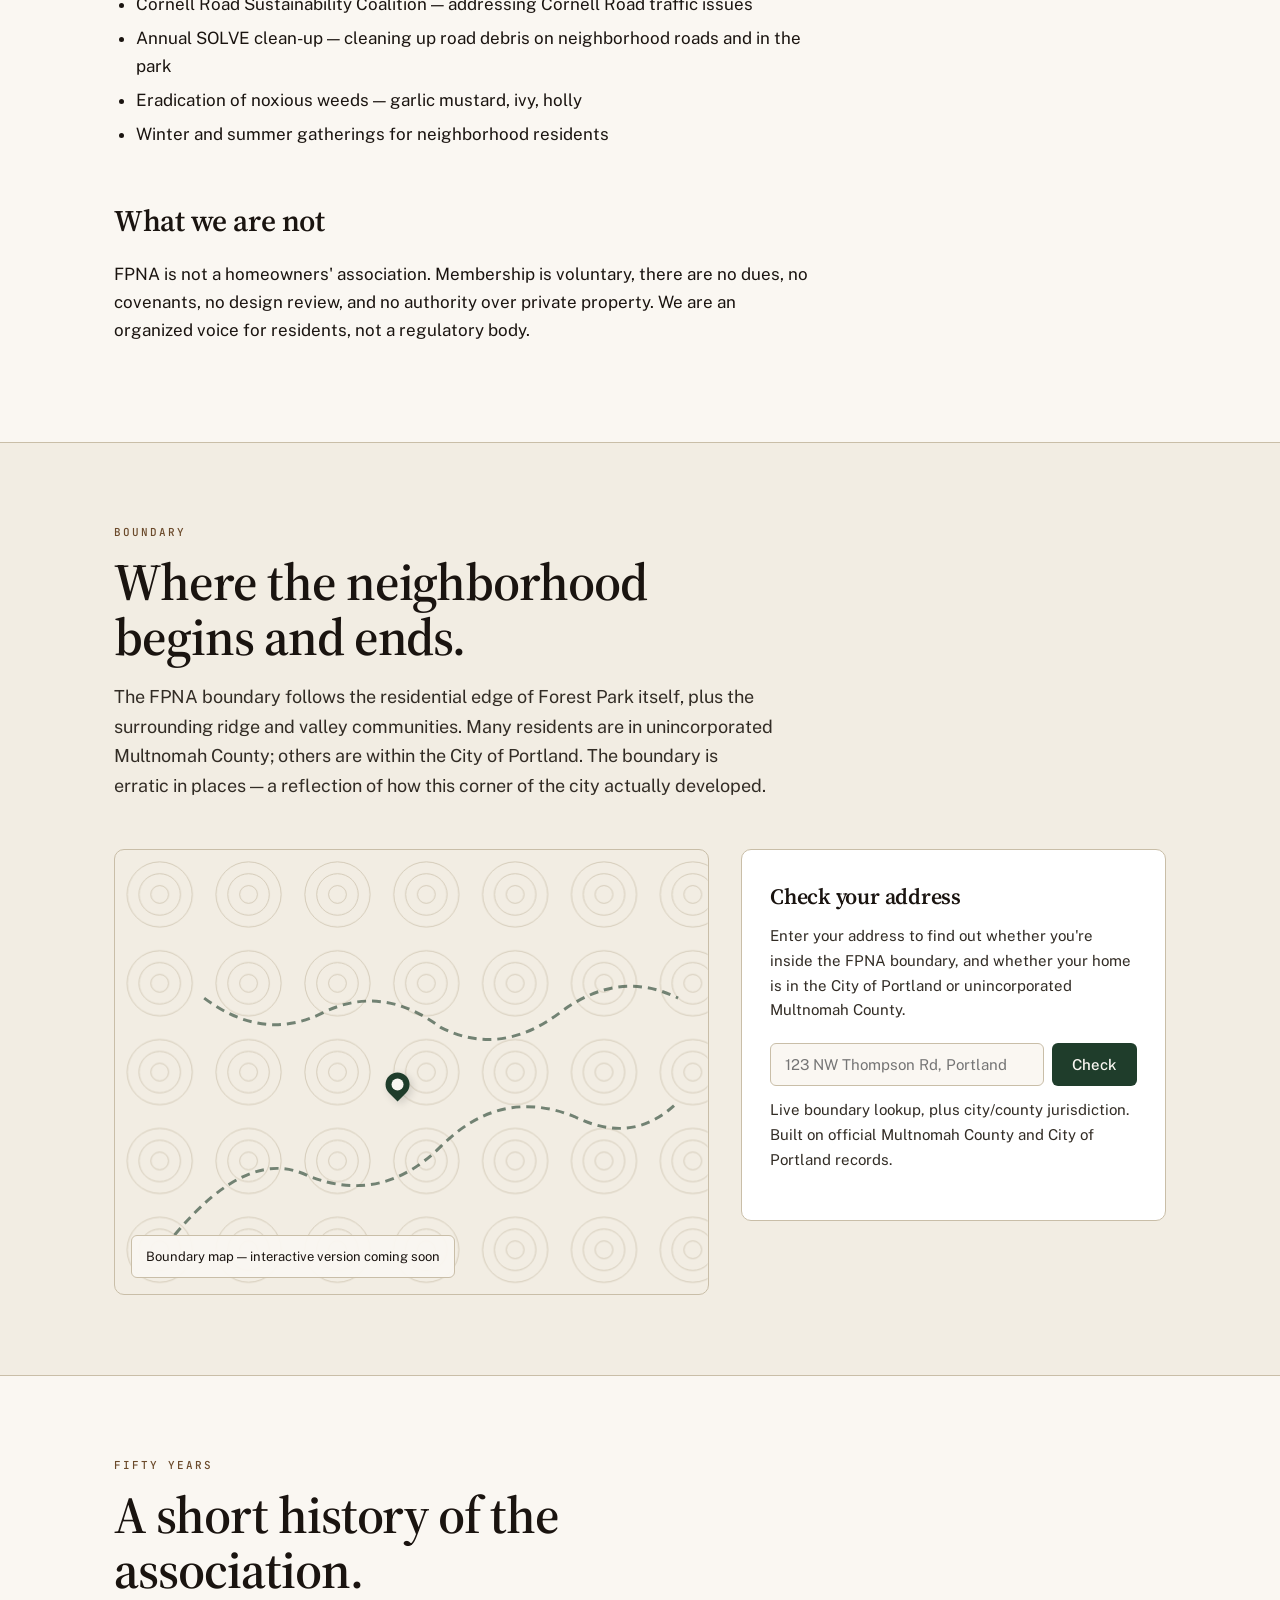
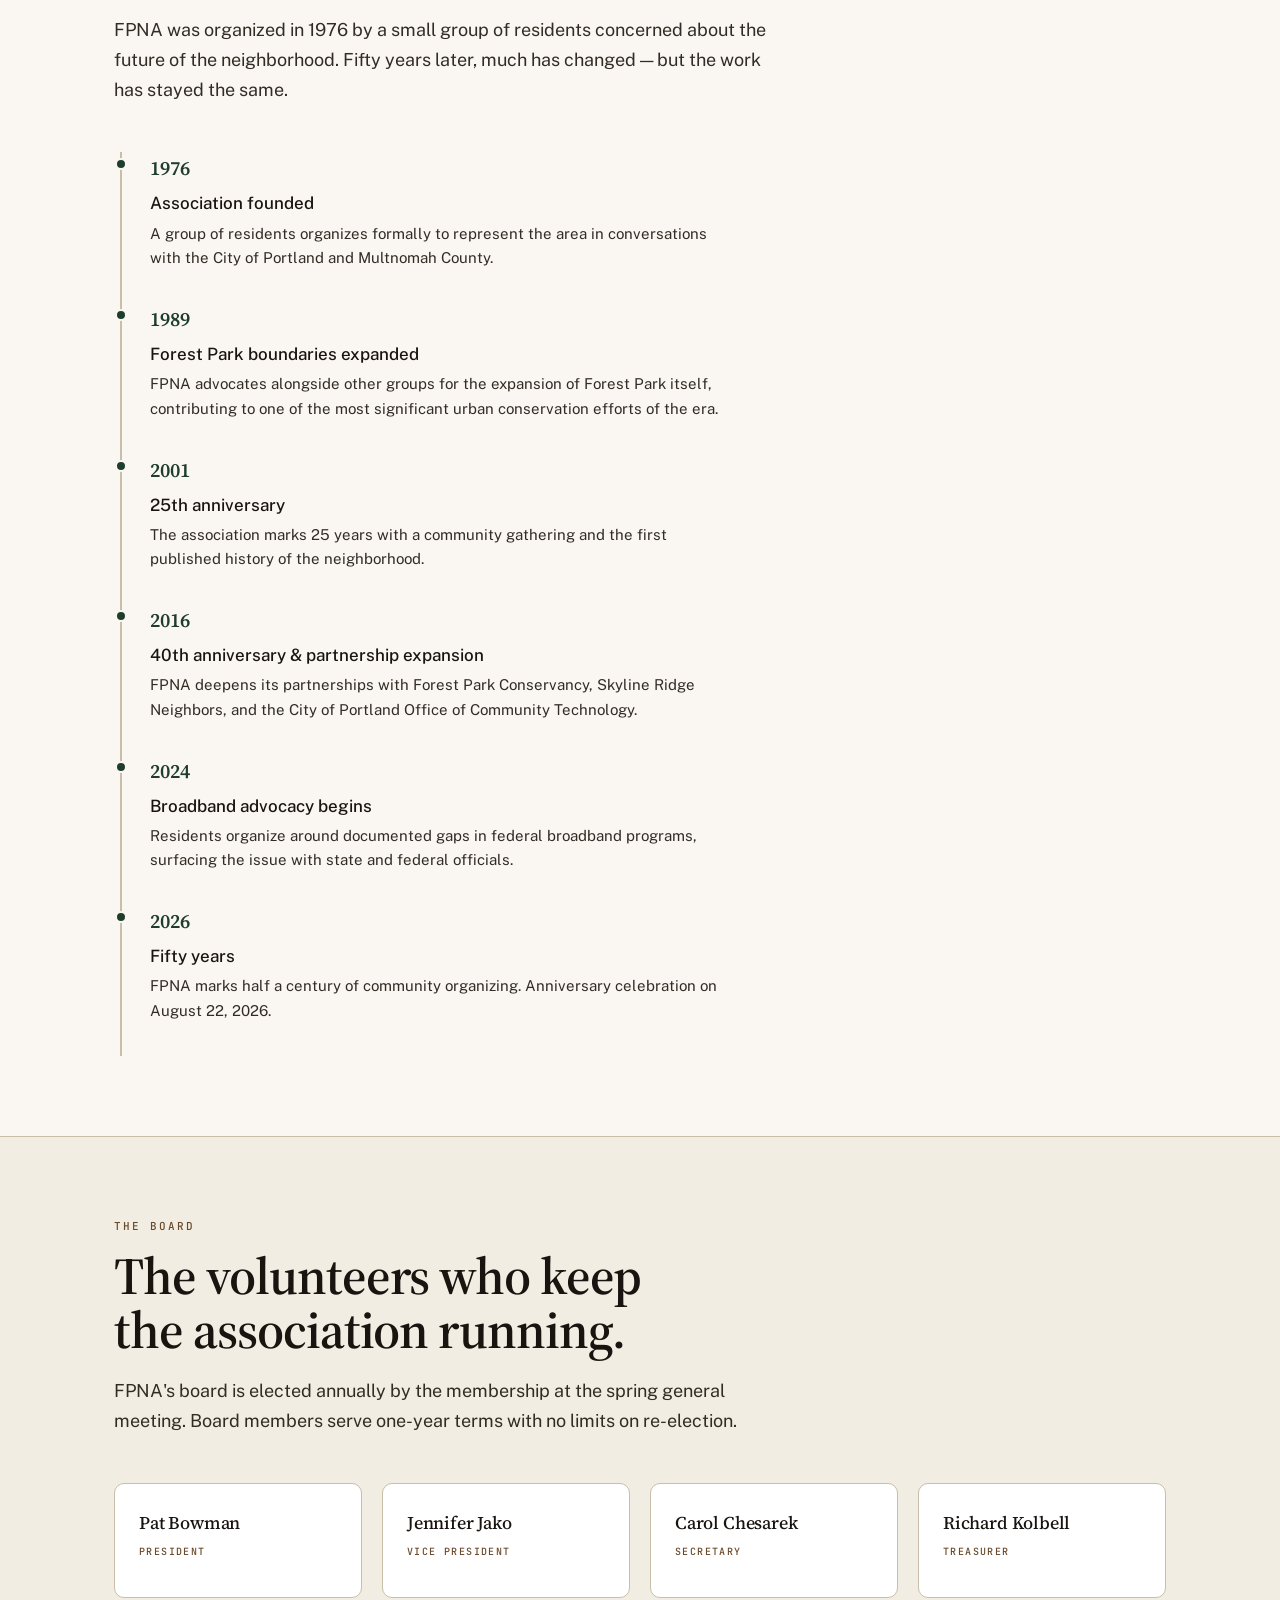
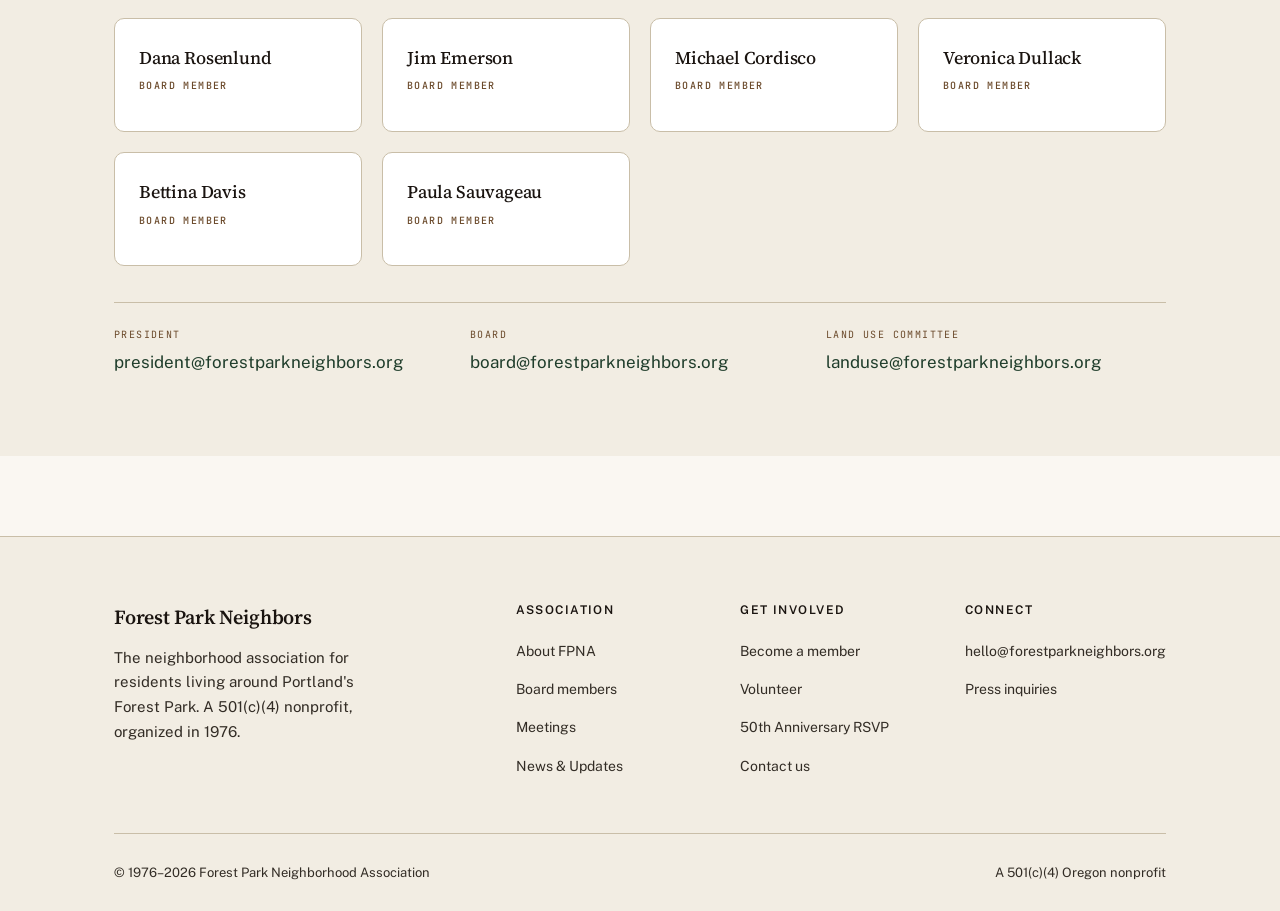
==== commit eddcc69f: "Apply FPNA brand kit; add Land Use and Committees stubs; correct 50th date to Aug 22 Co-Authored-By:" ====
--- a/about.html
+++ b/about.html
@@ -7,7 +7,7 @@
   <meta name="description" content="FPNA represents residents around Portland's Forest Park. Our mission, our boundaries, our board, and fifty years of neighborhood history.">
   <link rel="preconnect" href="https://fonts.googleapis.com">
   <link rel="preconnect" href="https://fonts.gstatic.com" crossorigin>
-  <link href="https://fonts.googleapis.com/css2?family=Fraunces:opsz,wght@9..144,500;9..144,600&family=Inter:wght@400;500;600&display=swap" rel="stylesheet">
+  <link href="https://fonts.googleapis.com/css2?family=Source+Serif+4:opsz,wght@8..60,300;8..60,400;8..60,500;8..60,600;8..60,700&family=Public+Sans:wght@400;500;600&family=JetBrains+Mono:wght@400;500&display=swap" rel="stylesheet">
   <link rel="stylesheet" href="styles.css">
 </head>
 <body>
@@ -20,8 +20,11 @@
   <header class="site-header">
     <div class="header-inner">
       <a href="index.html" class="brand">
-        <span class="brand-name">Forest Park Neighbors</span>
-        <span class="brand-tag">Established 1976</span>
+        <img src="assets/fpna-logo-bw.png" alt="" class="brand-mark" />
+        <span class="brand-text">
+          <span class="brand-name">Forest Park Neighbors</span>
+          <span class="brand-tag">Established 1976</span>
+        </span>
       </a>
       <nav class="main-nav" aria-label="Main">
         <ul>
@@ -39,10 +42,10 @@
       <div class="section-eyebrow">About FPNA</div>
       <h1 class="section-title">A neighborhood association at the edge of one of America's largest urban forests.</h1>
       <p class="section-sub">
-        FPNA is a volunteer-run, nonprofit neighborhood association representing residents
-        who live in and around Portland's Forest Park — a broad area covering the
-        neighborhoods, ridgelines, and hillsides that surround one of the largest urban
-        forests in the country.
+        FPNA is one of the City of Portland's 94 neighborhood associations. We represent
+        residents from W. Burnside north to Cornelius Pass and Newberry Roads, and west
+        to the Washington County line — a unique stretch of city that runs through both
+        incorporated Portland and unincorporated Multnomah County.
       </p>
     </div>
   </div>
@@ -52,26 +55,33 @@
       <div class="prose">
         <h2>Mission</h2>
         <p>
-          For fifty years, FPNA has worked to represent residents on the issues that shape
-          our part of Portland — broadband access, wildfire preparedness, tree management
-          and power reliability, land use, traffic, and environmental stewardship of one of
-          the most ecologically significant urban landscapes in the country.
-        </p>
-        <p>
-          We hold monthly general meetings open to all residents, publish a regular Updates
-          newsletter, and advocate on behalf of the neighborhood with the City of Portland,
-          Multnomah County, and the State of Oregon. Membership is free and open to anyone
-          living within the FPNA boundary.
-        </p>
-
-        <h2>What we do</h2>
+          FPNA provides a forum for neighbors to discuss diverse issues — from traffic to
+          wildlife, land-use plans to noxious weed removal, park protection to fire safety.
+          We advocate for effective governance, safety, livability, and protection of the
+          rural and wild nature of the neighborhood.
+        </p>
+        <p>
+          We are part of a wildlife corridor that connects into Oregon's Coast Range,
+          supporting the biodiversity and wildness of Forest Park. A neighborhood survey
+          showed our residents overwhelmingly value our regionally important wildlife
+          habitat and headwater streams. We have worked to protect the valuable natural
+          resources in and around Forest Park since our founding in 1976.
+        </p>
+        <p>
+          The Portland metropolitan area is growing, which means increased pressure for
+          development as well as all the factors that accompany a burgeoning population.
+          FPNA automatically receives land use notices about development within its
+          boundaries and can appeal decisions at the city level without charge.
+        </p>
+
+        <h2>Some of our past accomplishments</h2>
         <ul>
-          <li>Hold monthly general meetings open to all residents</li>
-          <li>Publish a regular Updates newsletter with neighborhood-relevant news</li>
-          <li>Advocate on behalf of residents on infrastructure, safety, and land use issues</li>
-          <li>Connect neighbors with one another and with adjacent partner organizations</li>
-          <li>Coordinate community responses to issues affecting multiple households</li>
-          <li>Steward the relationship between residents and Forest Park itself</li>
+          <li>Urban and Rural Reserves process — helping to determine areas suitable for growth and areas needed to maintain viability of agriculture and forest industries or protect natural landscape features</li>
+          <li>Forest Park Mountain Biking Trail Committee — advocating for Forest Park's natural resources</li>
+          <li>Cornell Road Sustainability Coalition — addressing Cornell Road traffic issues</li>
+          <li>Annual SOLVE clean-up — cleaning up road debris on neighborhood roads and in the park</li>
+          <li>Eradication of noxious weeds — garlic mustard, ivy, holly</li>
+          <li>Winter and summer gatherings for neighborhood residents</li>
         </ul>
 
         <h2>What we are not</h2>
@@ -84,17 +94,15 @@
     </div>
   </section>
 
-  <section id="boundary" style="background: var(--color-bg-alt); border-top: 1px solid var(--color-border); border-bottom: 1px solid var(--color-border);">
+  <section style="background: var(--color-bg-alt); border-top: 1px solid var(--color-border); border-bottom: 1px solid var(--color-border);">
     <div class="container">
       <div class="section-eyebrow">Boundary</div>
       <h2 class="section-title">Where the neighborhood begins and ends.</h2>
       <p class="section-sub">
         The FPNA boundary follows the residential edge of Forest Park itself, plus the
-        surrounding ridge and valley communities. The exact boundary spans a mix of
-        jurisdictions — many residents are in unincorporated Multnomah County, others
-        are within the City of Portland — and it's erratic in places, a reflection of
-        how this corner of the city actually developed. (Interactive boundary lookup
-        coming in a later phase.)
+        surrounding ridge and valley communities. Many residents are in unincorporated
+        Multnomah County; others are within the City of Portland. The boundary is erratic
+        in places — a reflection of how this corner of the city actually developed.
       </p>
 
       <div class="boundary-block">
@@ -109,9 +117,9 @@
             </defs>
             <rect width="400" height="300" fill="url(#topo2)"/>
             <path d="M40 260 Q90 200 130 220 Q180 240 220 200 Q260 160 310 180 Q350 200 380 170"
-                  stroke="#2D5A3D" stroke-width="2" fill="none" stroke-dasharray="6 4" opacity="0.6"/>
+                  stroke="#1F3D2B" stroke-width="2" fill="none" stroke-dasharray="6 4" opacity="0.6"/>
             <path d="M60 100 Q100 130 140 110 Q180 90 220 120 Q260 140 300 110 Q340 80 380 100"
-                  stroke="#2D5A3D" stroke-width="2" fill="none" stroke-dasharray="6 4" opacity="0.6"/>
+                  stroke="#1F3D2B" stroke-width="2" fill="none" stroke-dasharray="6 4" opacity="0.6"/>
           </svg>
           <div class="map-pin" aria-hidden="true"></div>
           <div class="map-label">Boundary map — interactive version coming soon</div>
@@ -121,7 +129,7 @@
           <h3>Check your address</h3>
           <p>Enter your address to find out whether you're inside the FPNA boundary, and whether your home is in the City of Portland or unincorporated Multnomah County.</p>
           <form class="checker-form" onsubmit="event.preventDefault(); alert('In the production version, this will return live boundary and jurisdiction info.');">
-            <input type="text" placeholder="Street address, Portland" aria-label="Your address">
+            <input type="text" placeholder="123 NW Thompson Rd, Portland" aria-label="Your address">
             <button type="submit">Check</button>
           </form>
           <p class="checker-note">Live boundary lookup, plus city/county jurisdiction. Built on official Multnomah County and City of Portland records.</p>
@@ -186,39 +194,60 @@
 
       <div class="board-grid">
         <div class="board-card">
-          <div class="name">[Name]</div>
+          <div class="name">Pat Bowman</div>
           <div class="role">President</div>
-          <div class="since">Board member since [year]</div>
-        </div>
-        <div class="board-card">
-          <div class="name">[Name]</div>
+        </div>
+        <div class="board-card">
+          <div class="name">Jennifer Jako</div>
           <div class="role">Vice President</div>
-          <div class="since">Board member since [year]</div>
-        </div>
-        <div class="board-card">
-          <div class="name">[Name]</div>
+        </div>
+        <div class="board-card">
+          <div class="name">Carol Chesarek</div>
           <div class="role">Secretary</div>
-          <div class="since">Board member since [year]</div>
-        </div>
-        <div class="board-card">
-          <div class="name">[Name]</div>
+        </div>
+        <div class="board-card">
+          <div class="name">Richard Kolbell</div>
           <div class="role">Treasurer</div>
-          <div class="since">Board member since [year]</div>
-        </div>
-        <div class="board-card">
-          <div class="name">[Name]</div>
-          <div class="role">At-large member</div>
-          <div class="since">Board member since [year]</div>
-        </div>
-        <div class="board-card">
-          <div class="name">[Name]</div>
-          <div class="role">At-large member</div>
-          <div class="since">Board member since [year]</div>
-        </div>
-      </div>
-      <p class="muted" style="margin-top: 28px; font-size: 14px;">
-        Names will be filled in with current board roster.
-      </p>
+        </div>
+        <div class="board-card">
+          <div class="name">Dana Rosenlund</div>
+          <div class="role">Board member</div>
+        </div>
+        <div class="board-card">
+          <div class="name">Jim Emerson</div>
+          <div class="role">Board member</div>
+        </div>
+        <div class="board-card">
+          <div class="name">Michael Cordisco</div>
+          <div class="role">Board member</div>
+        </div>
+        <div class="board-card">
+          <div class="name">Veronica Dullack</div>
+          <div class="role">Board member</div>
+        </div>
+        <div class="board-card">
+          <div class="name">Bettina Davis</div>
+          <div class="role">Board member</div>
+        </div>
+        <div class="board-card">
+          <div class="name">Paula Sauvageau</div>
+          <div class="role">Board member</div>
+        </div>
+      </div>
+      <div style="margin-top: 36px; padding-top: 24px; border-top: 1px solid var(--color-border); display: grid; grid-template-columns: repeat(auto-fit, minmax(220px, 1fr)); gap: 16px;">
+        <div>
+          <div style="font-family: var(--font-mono); font-size: 10px; letter-spacing: 0.14em; text-transform: uppercase; color: var(--color-cedar); margin-bottom: 4px;">President</div>
+          <a href="mailto:president@forestparkneighbors.org">president@forestparkneighbors.org</a>
+        </div>
+        <div>
+          <div style="font-family: var(--font-mono); font-size: 10px; letter-spacing: 0.14em; text-transform: uppercase; color: var(--color-cedar); margin-bottom: 4px;">Board</div>
+          <a href="mailto:board@forestparkneighbors.org">board@forestparkneighbors.org</a>
+        </div>
+        <div>
+          <div style="font-family: var(--font-mono); font-size: 10px; letter-spacing: 0.14em; text-transform: uppercase; color: var(--color-cedar); margin-bottom: 4px;">Land Use Committee</div>
+          <a href="mailto:landuse@forestparkneighbors.org">landuse@forestparkneighbors.org</a>
+        </div>
+      </div>
     </div>
   </section>
 
--- a/styles.css
+++ b/styles.css
@@ -1,19 +1,41 @@
-/* FPNA Demo — design system */
+/* FPNA Demo — design system
+ * Built to the FPNA Brand Kit (v1.0, May 2026).
+ * Palette: Douglas Fir / Cream / Cedar / Bark, plus Jay / Salmonberry / Moss / Late Light.
+ * Type: Source Serif 4 (editorial) + Public Sans (UI) + JetBrains Mono (labels).
+ */
 
 :root {
-  --color-bg: #FAF7F2;
-  --color-bg-alt: #F2EDE3;
-  --color-text: #1A2B1F;
-  --color-text-muted: #4A5650;
-  --color-accent: #2D5A3D;
-  --color-accent-hover: #1F4029;
-  --color-accent-soft: rgba(45, 90, 61, 0.08);
-  --color-border: #E2D9C7;
-  --color-border-strong: #C9BEA8;
+  /* Brand kit palette */
+  --color-forest: #1F3D2B;        /* primary */
+  --color-forest-deep: #122418;
+  --color-moss: #6F8A4F;
+  --color-cedar: #6B4A2B;
+  --color-cedar-light: #A98463;
+  --color-jay: #1B4D7A;
+  --color-rust: #B6502E;          /* salmonberry */
+  --color-gold: #C89A3A;          /* late light */
+  --color-cream: #F4EDDD;
+  --color-paper: #FAF7F2;         /* page background — softer warm white */
+  --color-paper-2: #F2EDE3;       /* alt section background */
+  --color-bark: #1A1410;          /* text ink */
+  --color-rule: rgba(26, 20, 16, 0.18);
+
+  /* Semantic aliases */
+  --color-bg: var(--color-paper);
+  --color-bg-alt: var(--color-paper-2);
+  --color-text: var(--color-bark);
+  --color-text-muted: #322c25;
+  --color-accent: var(--color-forest);
+  --color-accent-hover: var(--color-forest-deep);
+  --color-accent-soft: rgba(31, 61, 43, 0.08);
+  --color-border: #C9BEA8;
+  --color-border-strong: #A89C82;
   --color-card: #FFFFFF;
 
-  --font-display: 'Fraunces', 'Iowan Old Style', 'Georgia', serif;
-  --font-body: 'Inter', -apple-system, BlinkMacSystemFont, 'Segoe UI', sans-serif;
+  /* Typography */
+  --font-display: 'Source Serif 4', 'Iowan Old Style', 'Georgia', serif;
+  --font-body: 'Public Sans', -apple-system, BlinkMacSystemFont, 'Segoe UI', sans-serif;
+  --font-mono: 'JetBrains Mono', ui-monospace, 'SF Mono', Menlo, monospace;
 
   --max-width: 1100px;
   --container-padding: 24px;
@@ -69,23 +91,35 @@
 }
 .brand {
   display: flex;
+  flex-direction: row;
+  align-items: center;
+  gap: 14px;
+  color: var(--color-text);
+}
+.brand:hover { text-decoration: none; }
+.brand-mark {
+  height: 40px;
+  width: auto;
+  display: block;
+}
+.brand-text {
+  display: flex;
   flex-direction: column;
   gap: 2px;
-  color: var(--color-text);
-}
-.brand:hover { text-decoration: none; }
+}
 .brand-name {
   font-family: var(--font-display);
-  font-weight: 600;
-  font-size: 22px;
-  letter-spacing: -0.01em;
-  line-height: 1;
+  font-weight: 500;
+  font-size: 18px;
+  letter-spacing: -0.005em;
+  line-height: 1.05;
 }
 .brand-tag {
-  font-size: 11px;
-  letter-spacing: 0.12em;
+  font-family: var(--font-mono);
+  font-size: 10px;
+  letter-spacing: 0.14em;
   text-transform: uppercase;
-  color: var(--color-text-muted);
+  color: var(--color-cedar);
 }
 nav.main-nav ul {
   list-style: none;
@@ -132,23 +166,25 @@
 }
 .hero-inner { position: relative; z-index: 1; }
 .hero-eyebrow {
-  font-size: 13px;
-  letter-spacing: 0.14em;
+  font-family: var(--font-mono);
+  font-size: 11px;
+  letter-spacing: 0.18em;
   text-transform: uppercase;
-  color: var(--color-accent);
+  color: var(--color-cedar);
   font-weight: 500;
   margin-bottom: 24px;
 }
 .hero-title {
   font-family: var(--font-display);
   font-weight: 600;
-  font-size: clamp(40px, 6vw, 72px);
-  line-height: 1.05;
+  font-size: clamp(48px, 7vw, 84px);
+  line-height: 1.0;
   letter-spacing: -0.025em;
-  color: var(--color-text);
+  color: var(--color-bark);
   margin-bottom: 28px;
   max-width: 18ch;
 }
+.hero-title em { font-style: italic; color: var(--color-forest); font-weight: 600; }
 .hero-sub {
   font-size: 20px;
   line-height: 1.55;
@@ -192,18 +228,19 @@
 
 /* Sections */
 .section-eyebrow {
-  font-size: 13px;
-  letter-spacing: 0.14em;
+  font-family: var(--font-mono);
+  font-size: 11px;
+  letter-spacing: 0.18em;
   text-transform: uppercase;
-  color: var(--color-accent);
+  color: var(--color-cedar);
   font-weight: 500;
   margin-bottom: 14px;
 }
 .section-title {
   font-family: var(--font-display);
   font-weight: 600;
-  font-size: clamp(30px, 4vw, 44px);
-  line-height: 1.1;
+  font-size: clamp(32px, 4.5vw, 52px);
+  line-height: 1.05;
   letter-spacing: -0.02em;
   margin-bottom: 18px;
   max-width: 22ch;
@@ -285,21 +322,22 @@
 }
 .news-card:hover { border-color: var(--color-accent); text-decoration: none; transform: translateY(-2px); }
 .news-meta {
-  font-size: 13px;
-  letter-spacing: 0.08em;
+  font-family: var(--font-mono);
+  font-size: 11px;
+  letter-spacing: 0.14em;
   text-transform: uppercase;
-  color: var(--color-accent);
+  color: var(--color-cedar);
   font-weight: 500;
   margin-bottom: 12px;
 }
 .news-title {
   font-family: var(--font-display);
-  font-weight: 600;
+  font-weight: 500;
   font-size: 22px;
   letter-spacing: -0.01em;
   line-height: 1.25;
   margin-bottom: 12px;
-  color: var(--color-text);
+  color: var(--color-bark);
 }
 .news-excerpt { color: var(--color-text-muted); font-size: 15px; margin-bottom: 20px; flex: 1; }
 .news-read { font-size: 14px; color: var(--color-accent); font-weight: 500; }
@@ -500,16 +538,17 @@
 }
 .board-card .name {
   font-family: var(--font-display);
-  font-weight: 600;
+  font-weight: 500;
   font-size: 18px;
   letter-spacing: -0.01em;
   margin-bottom: 6px;
 }
 .board-card .role {
-  font-size: 12px;
-  letter-spacing: 0.08em;
+  font-family: var(--font-mono);
+  font-size: 10px;
+  letter-spacing: 0.14em;
   text-transform: uppercase;
-  color: var(--color-accent);
+  color: var(--color-cedar);
   margin-bottom: 12px;
   font-weight: 500;
 }
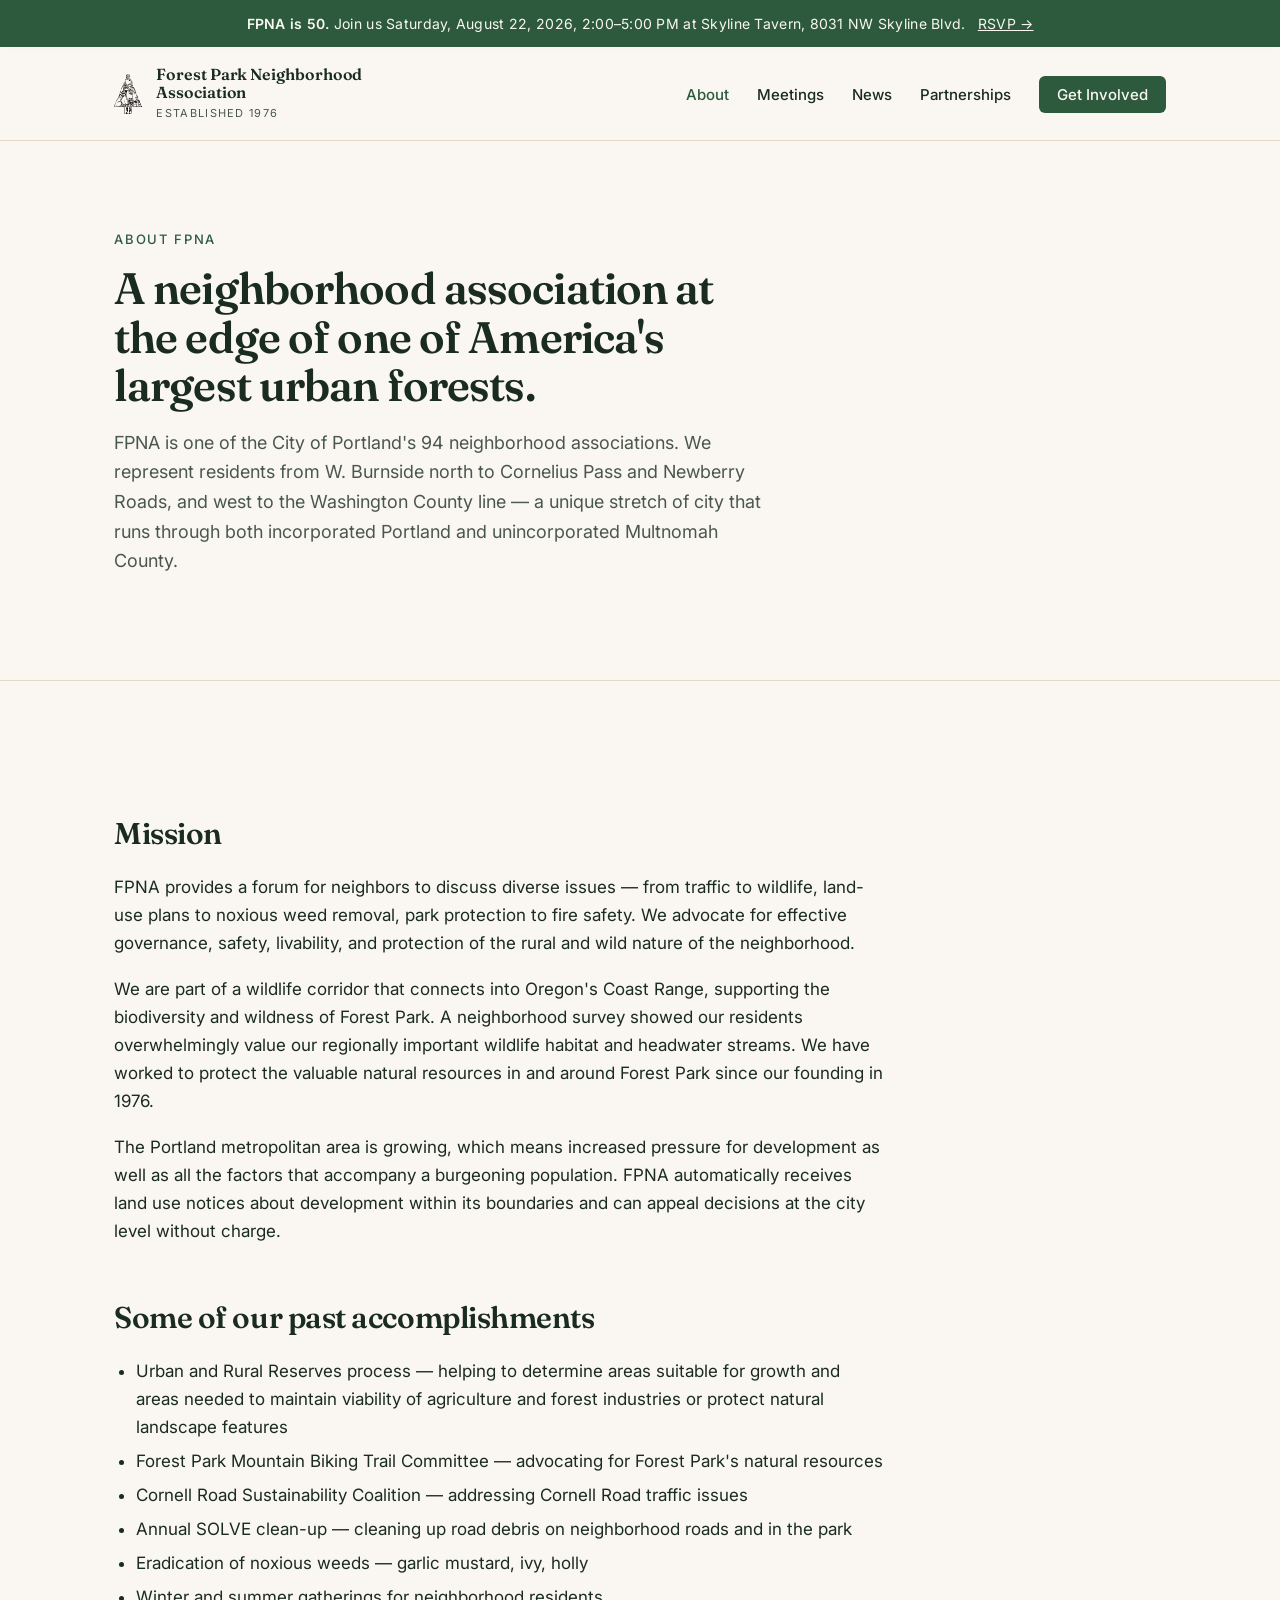
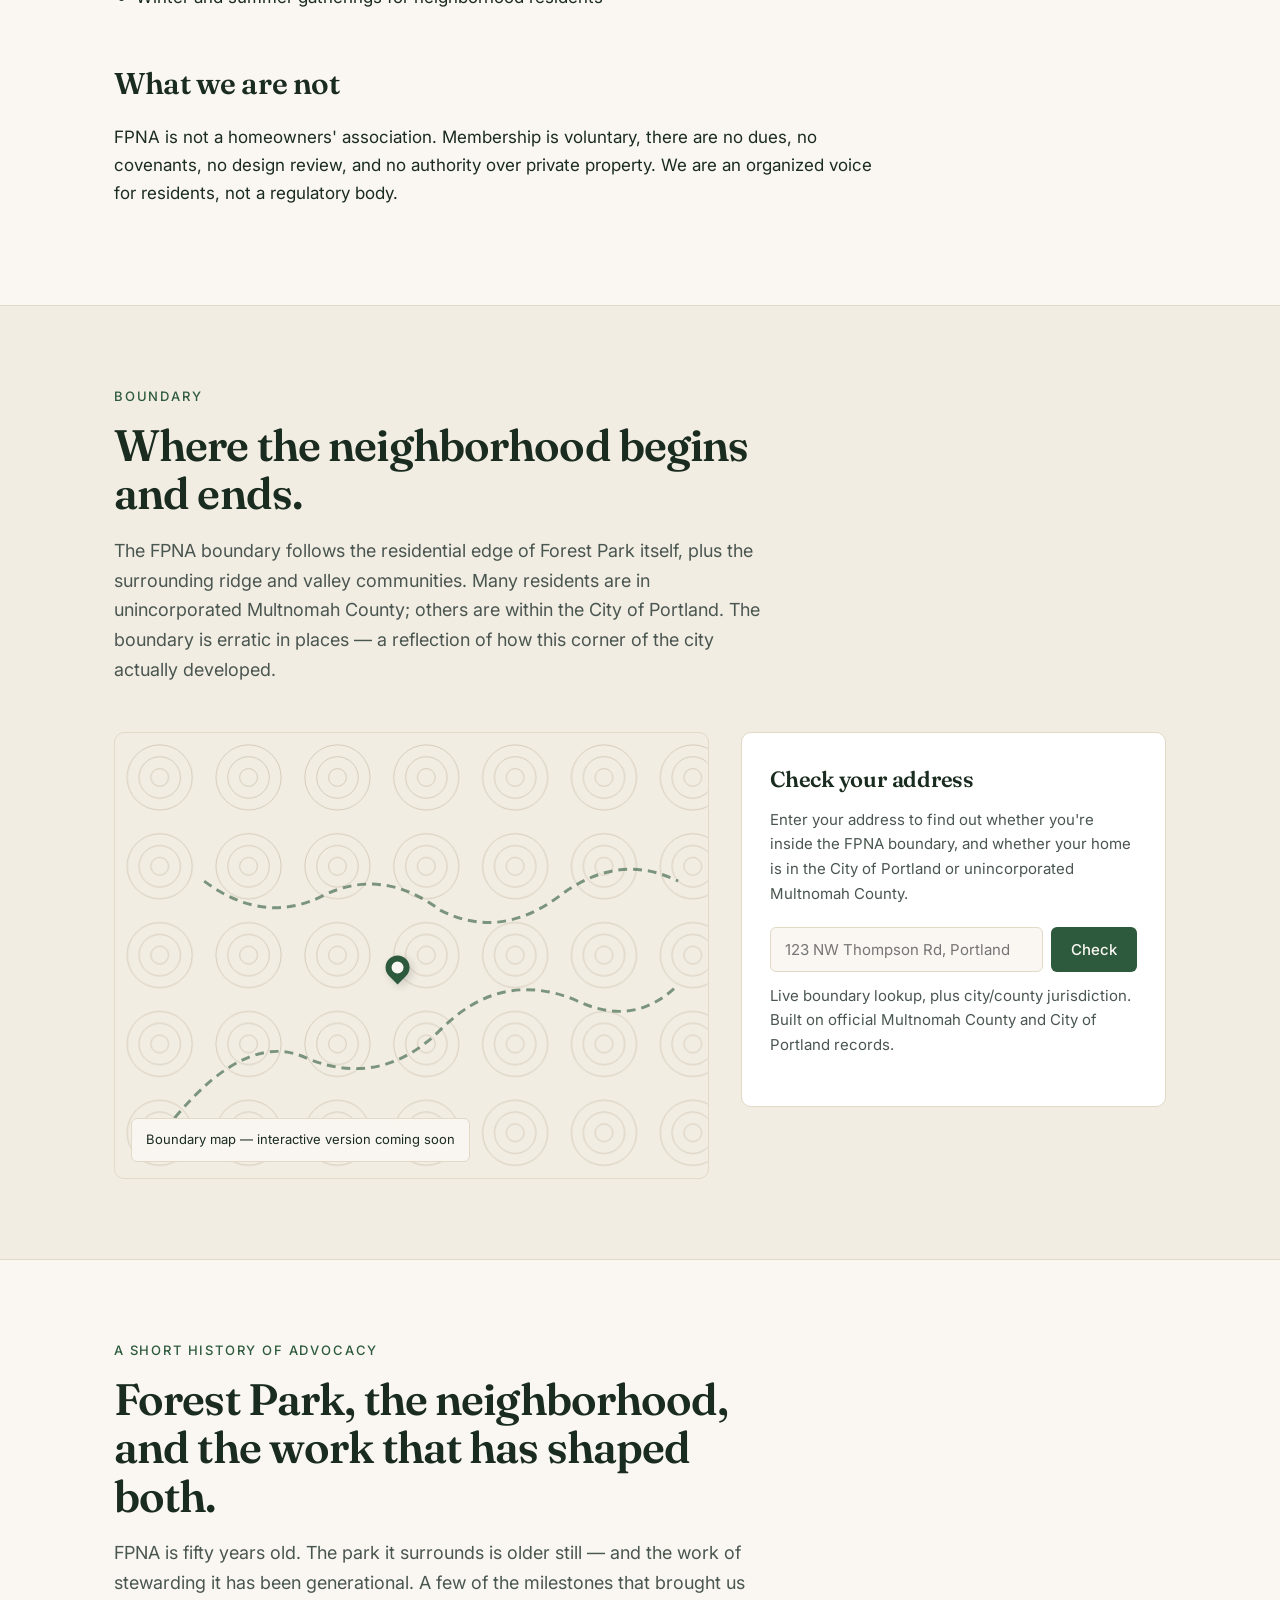
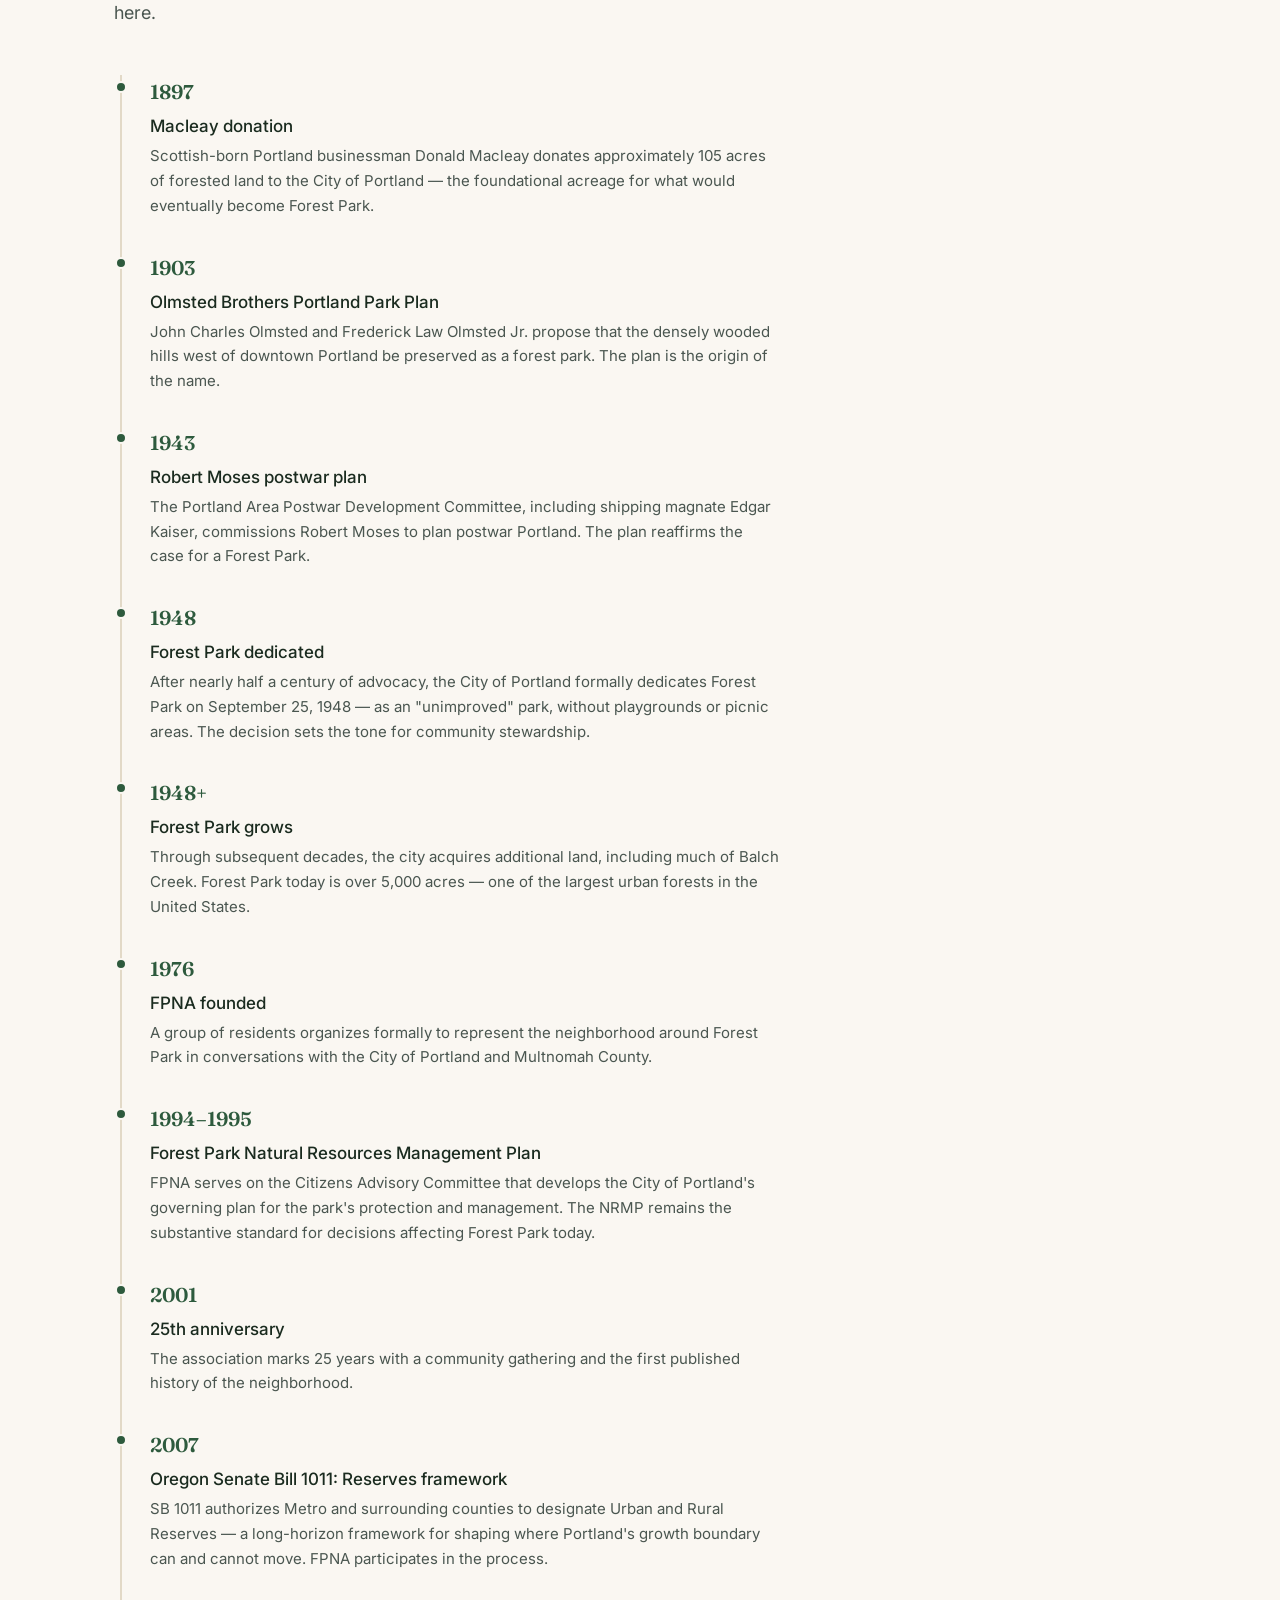
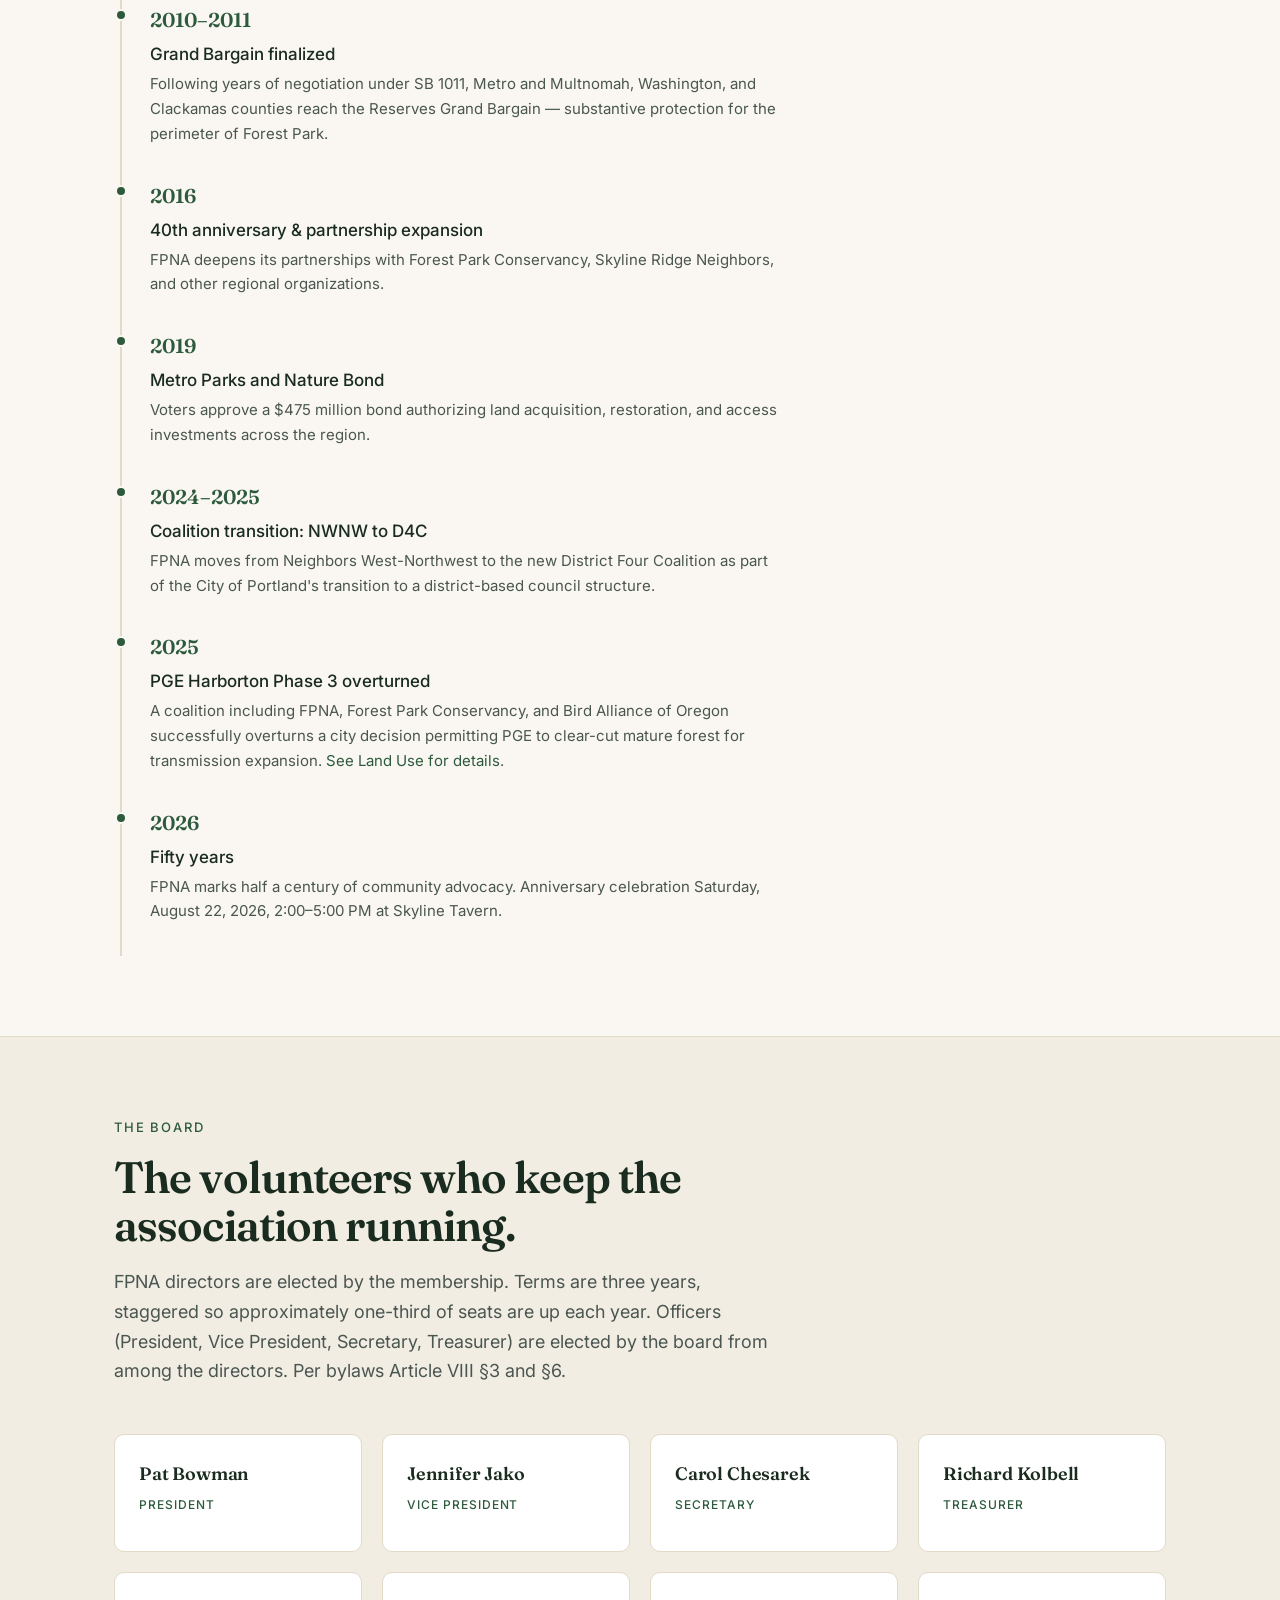
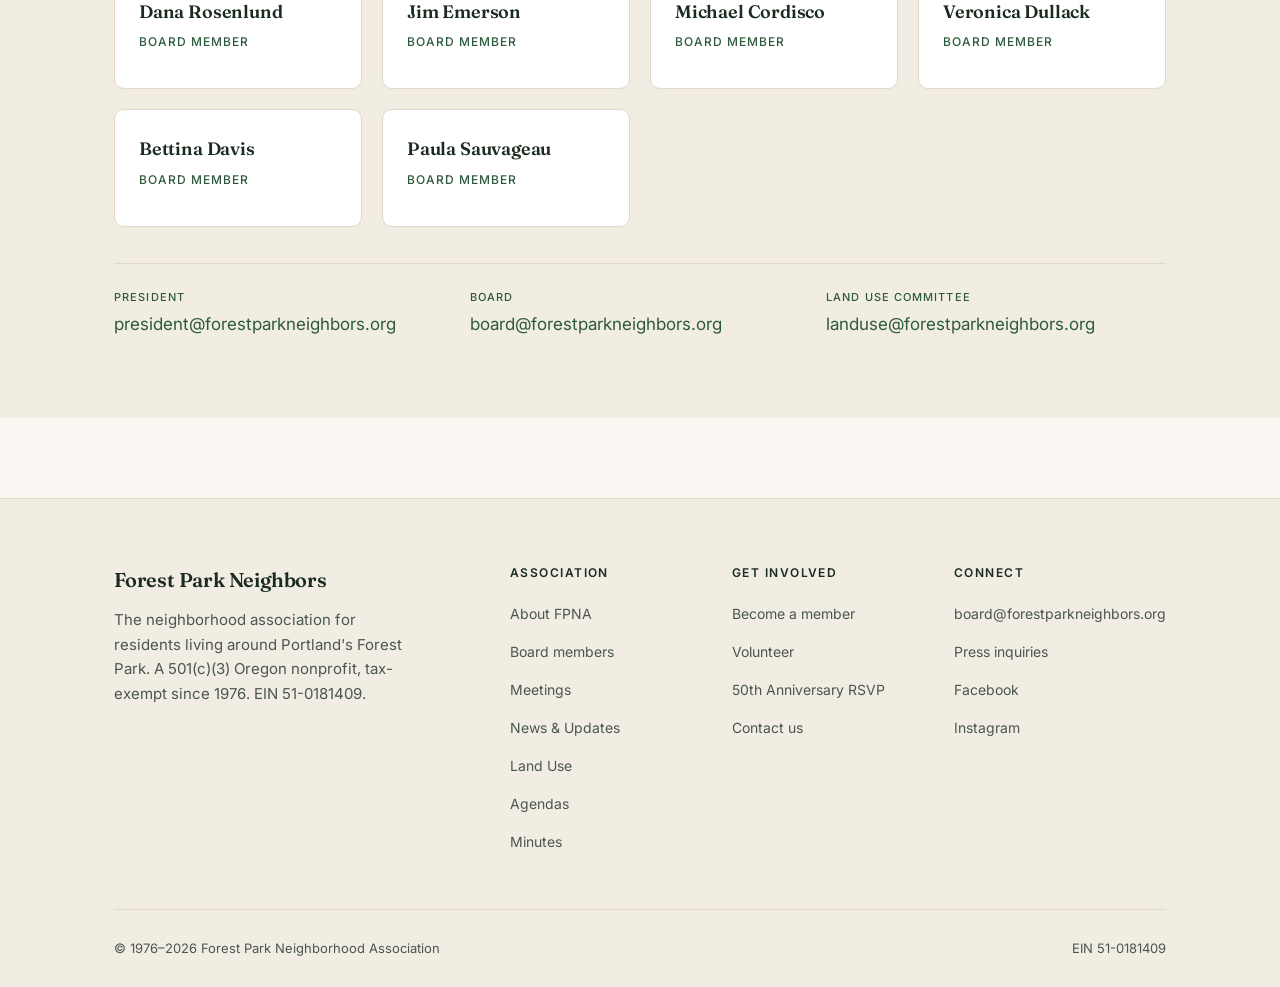
==== commit e7bf02d7: "Apply Veronica's tracker revisions: revert style, 501(c)(3) corrections, two-committee structure, Fo" ====
--- a/about.html
+++ b/about.html
@@ -7,13 +7,13 @@
   <meta name="description" content="FPNA represents residents around Portland's Forest Park. Our mission, our boundaries, our board, and fifty years of neighborhood history.">
   <link rel="preconnect" href="https://fonts.googleapis.com">
   <link rel="preconnect" href="https://fonts.gstatic.com" crossorigin>
-  <link href="https://fonts.googleapis.com/css2?family=Source+Serif+4:opsz,wght@8..60,300;8..60,400;8..60,500;8..60,600;8..60,700&family=Public+Sans:wght@400;500;600&family=JetBrains+Mono:wght@400;500&display=swap" rel="stylesheet">
+  <link href="https://fonts.googleapis.com/css2?family=Fraunces:opsz,wght@9..144,500;9..144,600&family=Inter:wght@400;500;600&display=swap" rel="stylesheet">
   <link rel="stylesheet" href="styles.css">
 </head>
 <body>
 
   <div class="banner-50">
-    <strong>FPNA is 50.</strong> Join us for our anniversary celebration on August 22, 2026.
+    <strong>FPNA is 50.</strong> Join us Saturday, August 22, 2026, 2:00–5:00 PM at Skyline Tavern, 8031 NW Skyline Blvd.
     <a href="get-involved.html#rsvp">RSVP →</a>
   </div>
 
@@ -22,7 +22,7 @@
       <a href="index.html" class="brand">
         <img src="assets/fpna-logo-bw.png" alt="" class="brand-mark" />
         <span class="brand-text">
-          <span class="brand-name">Forest Park Neighbors</span>
+          <span class="brand-name">Forest Park Neighborhood Association</span>
           <span class="brand-tag">Established 1976</span>
         </span>
       </a>
@@ -31,6 +31,7 @@
           <li><a href="about.html" class="active">About</a></li>
           <li><a href="meetings.html">Meetings</a></li>
           <li><a href="news.html">News</a></li>
+          <li><a href="partnerships.html">Partnerships</a></li>
           <li><a href="get-involved.html" class="nav-cta">Get Involved</a></li>
         </ul>
       </nav>
@@ -117,9 +118,9 @@
             </defs>
             <rect width="400" height="300" fill="url(#topo2)"/>
             <path d="M40 260 Q90 200 130 220 Q180 240 220 200 Q260 160 310 180 Q350 200 380 170"
-                  stroke="#1F3D2B" stroke-width="2" fill="none" stroke-dasharray="6 4" opacity="0.6"/>
+                  stroke="#2D5A3D" stroke-width="2" fill="none" stroke-dasharray="6 4" opacity="0.6"/>
             <path d="M60 100 Q100 130 140 110 Q180 90 220 120 Q260 140 300 110 Q340 80 380 100"
-                  stroke="#1F3D2B" stroke-width="2" fill="none" stroke-dasharray="6 4" opacity="0.6"/>
+                  stroke="#2D5A3D" stroke-width="2" fill="none" stroke-dasharray="6 4" opacity="0.6"/>
           </svg>
           <div class="map-pin" aria-hidden="true"></div>
           <div class="map-label">Boundary map — interactive version coming soon</div>
@@ -140,24 +141,49 @@
 
   <section id="history">
     <div class="container">
-      <div class="section-eyebrow">Fifty years</div>
-      <h2 class="section-title">A short history of the association.</h2>
+      <div class="section-eyebrow">A short history of advocacy</div>
+      <h2 class="section-title">Forest Park, the neighborhood, and the work that has shaped both.</h2>
       <p class="section-sub">
-        FPNA was organized in 1976 by a small group of residents concerned about the
-        future of the neighborhood. Fifty years later, much has changed — but the work
-        has stayed the same.
+        FPNA is fifty years old. The park it surrounds is older still — and the work
+        of stewarding it has been generational. A few of the milestones that brought
+        us here.
       </p>
 
       <div class="timeline">
         <div class="timeline-item">
+          <div class="timeline-year">1897</div>
+          <div class="timeline-title">Macleay donation</div>
+          <div class="timeline-desc">Scottish-born Portland businessman Donald Macleay donates approximately 105 acres of forested land to the City of Portland — the foundational acreage for what would eventually become Forest Park.</div>
+        </div>
+        <div class="timeline-item">
+          <div class="timeline-year">1903</div>
+          <div class="timeline-title">Olmsted Brothers Portland Park Plan</div>
+          <div class="timeline-desc">John Charles Olmsted and Frederick Law Olmsted Jr. propose that the densely wooded hills west of downtown Portland be preserved as a forest park. The plan is the origin of the name.</div>
+        </div>
+        <div class="timeline-item">
+          <div class="timeline-year">1943</div>
+          <div class="timeline-title">Robert Moses postwar plan</div>
+          <div class="timeline-desc">The Portland Area Postwar Development Committee, including shipping magnate Edgar Kaiser, commissions Robert Moses to plan postwar Portland. The plan reaffirms the case for a Forest Park.</div>
+        </div>
+        <div class="timeline-item">
+          <div class="timeline-year">1948</div>
+          <div class="timeline-title">Forest Park dedicated</div>
+          <div class="timeline-desc">After nearly half a century of advocacy, the City of Portland formally dedicates Forest Park on September 25, 1948 — as an "unimproved" park, without playgrounds or picnic areas. The decision sets the tone for community stewardship.</div>
+        </div>
+        <div class="timeline-item">
+          <div class="timeline-year">1948+</div>
+          <div class="timeline-title">Forest Park grows</div>
+          <div class="timeline-desc">Through subsequent decades, the city acquires additional land, including much of Balch Creek. Forest Park today is over 5,000 acres — one of the largest urban forests in the United States.</div>
+        </div>
+        <div class="timeline-item">
           <div class="timeline-year">1976</div>
-          <div class="timeline-title">Association founded</div>
-          <div class="timeline-desc">A group of residents organizes formally to represent the area in conversations with the City of Portland and Multnomah County.</div>
-        </div>
-        <div class="timeline-item">
-          <div class="timeline-year">1989</div>
-          <div class="timeline-title">Forest Park boundaries expanded</div>
-          <div class="timeline-desc">FPNA advocates alongside other groups for the expansion of Forest Park itself, contributing to one of the most significant urban conservation efforts of the era.</div>
+          <div class="timeline-title">FPNA founded</div>
+          <div class="timeline-desc">A group of residents organizes formally to represent the neighborhood around Forest Park in conversations with the City of Portland and Multnomah County.</div>
+        </div>
+        <div class="timeline-item">
+          <div class="timeline-year">1994&ndash;1995</div>
+          <div class="timeline-title">Forest Park Natural Resources Management Plan</div>
+          <div class="timeline-desc">FPNA serves on the Citizens Advisory Committee that develops the City of Portland's governing plan for the park's protection and management. The NRMP remains the substantive standard for decisions affecting Forest Park today.</div>
         </div>
         <div class="timeline-item">
           <div class="timeline-year">2001</div>
@@ -165,19 +191,39 @@
           <div class="timeline-desc">The association marks 25 years with a community gathering and the first published history of the neighborhood.</div>
         </div>
         <div class="timeline-item">
+          <div class="timeline-year">2007</div>
+          <div class="timeline-title">Oregon Senate Bill 1011: Reserves framework</div>
+          <div class="timeline-desc">SB 1011 authorizes Metro and surrounding counties to designate Urban and Rural Reserves — a long-horizon framework for shaping where Portland's growth boundary can and cannot move. FPNA participates in the process.</div>
+        </div>
+        <div class="timeline-item">
+          <div class="timeline-year">2010&ndash;2011</div>
+          <div class="timeline-title">Grand Bargain finalized</div>
+          <div class="timeline-desc">Following years of negotiation under SB 1011, Metro and Multnomah, Washington, and Clackamas counties reach the Reserves Grand Bargain — substantive protection for the perimeter of Forest Park.</div>
+        </div>
+        <div class="timeline-item">
           <div class="timeline-year">2016</div>
           <div class="timeline-title">40th anniversary &amp; partnership expansion</div>
-          <div class="timeline-desc">FPNA deepens its partnerships with Forest Park Conservancy, Skyline Ridge Neighbors, and the City of Portland Office of Community Technology.</div>
-        </div>
-        <div class="timeline-item">
-          <div class="timeline-year">2024</div>
-          <div class="timeline-title">Broadband advocacy begins</div>
-          <div class="timeline-desc">Residents organize around documented gaps in federal broadband programs, surfacing the issue with state and federal officials.</div>
+          <div class="timeline-desc">FPNA deepens its partnerships with Forest Park Conservancy, Skyline Ridge Neighbors, and other regional organizations.</div>
+        </div>
+        <div class="timeline-item">
+          <div class="timeline-year">2019</div>
+          <div class="timeline-title">Metro Parks and Nature Bond</div>
+          <div class="timeline-desc">Voters approve a $475 million bond authorizing land acquisition, restoration, and access investments across the region.</div>
+        </div>
+        <div class="timeline-item">
+          <div class="timeline-year">2024&ndash;2025</div>
+          <div class="timeline-title">Coalition transition: NWNW to D4C</div>
+          <div class="timeline-desc">FPNA moves from Neighbors West-Northwest to the new District Four Coalition as part of the City of Portland's transition to a district-based council structure.</div>
+        </div>
+        <div class="timeline-item">
+          <div class="timeline-year">2025</div>
+          <div class="timeline-title">PGE Harborton Phase 3 overturned</div>
+          <div class="timeline-desc">A coalition including FPNA, Forest Park Conservancy, and Bird Alliance of Oregon successfully overturns a city decision permitting PGE to clear-cut mature forest for transmission expansion. <a href="land-use.html">See Land Use for details</a>.</div>
         </div>
         <div class="timeline-item">
           <div class="timeline-year">2026</div>
           <div class="timeline-title">Fifty years</div>
-          <div class="timeline-desc">FPNA marks half a century of community organizing. Anniversary celebration on August 22, 2026.</div>
+          <div class="timeline-desc">FPNA marks half a century of community advocacy. Anniversary celebration Saturday, August 22, 2026, 2:00&ndash;5:00 PM at Skyline Tavern.</div>
         </div>
       </div>
     </div>
@@ -188,8 +234,10 @@
       <div class="section-eyebrow">The board</div>
       <h2 class="section-title">The volunteers who keep the association running.</h2>
       <p class="section-sub">
-        FPNA's board is elected annually by the membership at the spring general meeting.
-        Board members serve one-year terms with no limits on re-election.
+        FPNA directors are elected by the membership. Terms are three years, staggered
+        so approximately one-third of seats are up each year. Officers (President, Vice
+        President, Secretary, Treasurer) are elected by the board from among the
+        directors. Per bylaws Article VIII §3 and §6.
       </p>
 
       <div class="board-grid">
@@ -236,15 +284,15 @@
       </div>
       <div style="margin-top: 36px; padding-top: 24px; border-top: 1px solid var(--color-border); display: grid; grid-template-columns: repeat(auto-fit, minmax(220px, 1fr)); gap: 16px;">
         <div>
-          <div style="font-family: var(--font-mono); font-size: 10px; letter-spacing: 0.14em; text-transform: uppercase; color: var(--color-cedar); margin-bottom: 4px;">President</div>
+          <div style="font-size: 11px; letter-spacing: 0.1em; text-transform: uppercase; color: var(--color-accent); font-weight: 500; margin-bottom: 4px;">President</div>
           <a href="mailto:president@forestparkneighbors.org">president@forestparkneighbors.org</a>
         </div>
         <div>
-          <div style="font-family: var(--font-mono); font-size: 10px; letter-spacing: 0.14em; text-transform: uppercase; color: var(--color-cedar); margin-bottom: 4px;">Board</div>
+          <div style="font-size: 11px; letter-spacing: 0.1em; text-transform: uppercase; color: var(--color-accent); font-weight: 500; margin-bottom: 4px;">Board</div>
           <a href="mailto:board@forestparkneighbors.org">board@forestparkneighbors.org</a>
         </div>
         <div>
-          <div style="font-family: var(--font-mono); font-size: 10px; letter-spacing: 0.14em; text-transform: uppercase; color: var(--color-cedar); margin-bottom: 4px;">Land Use Committee</div>
+          <div style="font-size: 11px; letter-spacing: 0.1em; text-transform: uppercase; color: var(--color-accent); font-weight: 500; margin-bottom: 4px;">Land Use Committee</div>
           <a href="mailto:landuse@forestparkneighbors.org">landuse@forestparkneighbors.org</a>
         </div>
       </div>
@@ -258,7 +306,7 @@
           <div class="footer-brand">Forest Park Neighbors</div>
           <p class="footer-blurb">
             The neighborhood association for residents living around Portland's Forest Park.
-            A 501(c)(4) nonprofit, organized in 1976.
+            A 501(c)(3) Oregon nonprofit, tax-exempt since 1976. EIN 51-0181409.
           </p>
         </div>
         <div class="footer-col">
@@ -268,6 +316,9 @@
             <li><a href="about.html#board">Board members</a></li>
             <li><a href="meetings.html">Meetings</a></li>
             <li><a href="news.html">News &amp; Updates</a></li>
+            <li><a href="land-use.html">Land Use</a></li>
+            <li><a href="https://neigh120.sharepoint.com/:f:/s/Library/EjaX7eQWtTdJlmP6zh1chggBeNu8Uv-p2MYlgUlv2T-IfQ?e=IfXbHe" target="_blank" rel="noopener">Agendas</a></li>
+            <li><a href="https://neigh120.sharepoint.com/:f:/s/Library/EgnVC0pJ2J5DipxcN_7w5o8BEXKEQTdMqW26zpZ4DAAJKw?e=DmlteZ" target="_blank" rel="noopener">Minutes</a></li>
           </ul>
         </div>
         <div class="footer-col">
@@ -282,14 +333,16 @@
         <div class="footer-col">
           <h4>Connect</h4>
           <ul>
-            <li><a href="mailto:hello@forestparkneighbors.org">hello@forestparkneighbors.org</a></li>
+            <li><a href="mailto:board@forestparkneighbors.org">board@forestparkneighbors.org</a></li>
             <li><a href="contact.html#press">Press inquiries</a></li>
+            <li><a href="https://www.facebook.com/forestparkneighborhoodassociation" target="_blank" rel="noopener">Facebook</a></li>
+            <li><a href="https://www.instagram.com/forestparkneighbors" target="_blank" rel="noopener">Instagram</a></li>
           </ul>
         </div>
       </div>
       <div class="footer-bottom">
         <span>© 1976–2026 Forest Park Neighborhood Association</span>
-        <span>A 501(c)(4) Oregon nonprofit</span>
+        <span>EIN 51-0181409</span>
       </div>
     </div>
   </footer>
--- a/styles.css
+++ b/styles.css
@@ -1,41 +1,19 @@
-/* FPNA Demo — design system
- * Built to the FPNA Brand Kit (v1.0, May 2026).
- * Palette: Douglas Fir / Cream / Cedar / Bark, plus Jay / Salmonberry / Moss / Late Light.
- * Type: Source Serif 4 (editorial) + Public Sans (UI) + JetBrains Mono (labels).
- */
+/* FPNA Demo — design system */
 
 :root {
-  /* Brand kit palette */
-  --color-forest: #1F3D2B;        /* primary */
-  --color-forest-deep: #122418;
-  --color-moss: #6F8A4F;
-  --color-cedar: #6B4A2B;
-  --color-cedar-light: #A98463;
-  --color-jay: #1B4D7A;
-  --color-rust: #B6502E;          /* salmonberry */
-  --color-gold: #C89A3A;          /* late light */
-  --color-cream: #F4EDDD;
-  --color-paper: #FAF7F2;         /* page background — softer warm white */
-  --color-paper-2: #F2EDE3;       /* alt section background */
-  --color-bark: #1A1410;          /* text ink */
-  --color-rule: rgba(26, 20, 16, 0.18);
-
-  /* Semantic aliases */
-  --color-bg: var(--color-paper);
-  --color-bg-alt: var(--color-paper-2);
-  --color-text: var(--color-bark);
-  --color-text-muted: #322c25;
-  --color-accent: var(--color-forest);
-  --color-accent-hover: var(--color-forest-deep);
-  --color-accent-soft: rgba(31, 61, 43, 0.08);
-  --color-border: #C9BEA8;
-  --color-border-strong: #A89C82;
+  --color-bg: #FAF7F2;
+  --color-bg-alt: #F2EDE3;
+  --color-text: #1A2B1F;
+  --color-text-muted: #4A5650;
+  --color-accent: #2D5A3D;
+  --color-accent-hover: #1F4029;
+  --color-accent-soft: rgba(45, 90, 61, 0.08);
+  --color-border: #E2D9C7;
+  --color-border-strong: #C9BEA8;
   --color-card: #FFFFFF;
 
-  /* Typography */
-  --font-display: 'Source Serif 4', 'Iowan Old Style', 'Georgia', serif;
-  --font-body: 'Public Sans', -apple-system, BlinkMacSystemFont, 'Segoe UI', sans-serif;
-  --font-mono: 'JetBrains Mono', ui-monospace, 'SF Mono', Menlo, monospace;
+  --font-display: 'Fraunces', 'Iowan Old Style', 'Georgia', serif;
+  --font-body: 'Inter', -apple-system, BlinkMacSystemFont, 'Segoe UI', sans-serif;
 
   --max-width: 1100px;
   --container-padding: 24px;
@@ -101,25 +79,27 @@
   height: 40px;
   width: auto;
   display: block;
+  flex-shrink: 0;
 }
 .brand-text {
   display: flex;
   flex-direction: column;
   gap: 2px;
+  min-width: 0;
 }
 .brand-name {
   font-family: var(--font-display);
-  font-weight: 500;
-  font-size: 18px;
+  font-weight: 600;
+  font-size: 16px;
   letter-spacing: -0.005em;
-  line-height: 1.05;
+  line-height: 1.15;
+  max-width: 22ch;
 }
 .brand-tag {
-  font-family: var(--font-mono);
-  font-size: 10px;
-  letter-spacing: 0.14em;
+  font-size: 11px;
+  letter-spacing: 0.12em;
   text-transform: uppercase;
-  color: var(--color-cedar);
+  color: var(--color-text-muted);
 }
 nav.main-nav ul {
   list-style: none;
@@ -166,25 +146,23 @@
 }
 .hero-inner { position: relative; z-index: 1; }
 .hero-eyebrow {
-  font-family: var(--font-mono);
-  font-size: 11px;
-  letter-spacing: 0.18em;
+  font-size: 13px;
+  letter-spacing: 0.14em;
   text-transform: uppercase;
-  color: var(--color-cedar);
+  color: var(--color-accent);
   font-weight: 500;
   margin-bottom: 24px;
 }
 .hero-title {
   font-family: var(--font-display);
   font-weight: 600;
-  font-size: clamp(48px, 7vw, 84px);
-  line-height: 1.0;
+  font-size: clamp(40px, 6vw, 72px);
+  line-height: 1.05;
   letter-spacing: -0.025em;
-  color: var(--color-bark);
+  color: var(--color-text);
   margin-bottom: 28px;
   max-width: 18ch;
 }
-.hero-title em { font-style: italic; color: var(--color-forest); font-weight: 600; }
 .hero-sub {
   font-size: 20px;
   line-height: 1.55;
@@ -228,19 +206,18 @@
 
 /* Sections */
 .section-eyebrow {
-  font-family: var(--font-mono);
-  font-size: 11px;
-  letter-spacing: 0.18em;
+  font-size: 13px;
+  letter-spacing: 0.14em;
   text-transform: uppercase;
-  color: var(--color-cedar);
+  color: var(--color-accent);
   font-weight: 500;
   margin-bottom: 14px;
 }
 .section-title {
   font-family: var(--font-display);
   font-weight: 600;
-  font-size: clamp(32px, 4.5vw, 52px);
-  line-height: 1.05;
+  font-size: clamp(30px, 4vw, 44px);
+  line-height: 1.1;
   letter-spacing: -0.02em;
   margin-bottom: 18px;
   max-width: 22ch;
@@ -322,22 +299,21 @@
 }
 .news-card:hover { border-color: var(--color-accent); text-decoration: none; transform: translateY(-2px); }
 .news-meta {
-  font-family: var(--font-mono);
-  font-size: 11px;
-  letter-spacing: 0.14em;
+  font-size: 13px;
+  letter-spacing: 0.08em;
   text-transform: uppercase;
-  color: var(--color-cedar);
+  color: var(--color-accent);
   font-weight: 500;
   margin-bottom: 12px;
 }
 .news-title {
   font-family: var(--font-display);
-  font-weight: 500;
+  font-weight: 600;
   font-size: 22px;
   letter-spacing: -0.01em;
   line-height: 1.25;
   margin-bottom: 12px;
-  color: var(--color-bark);
+  color: var(--color-text);
 }
 .news-excerpt { color: var(--color-text-muted); font-size: 15px; margin-bottom: 20px; flex: 1; }
 .news-read { font-size: 14px; color: var(--color-accent); font-weight: 500; }
@@ -538,17 +514,16 @@
 }
 .board-card .name {
   font-family: var(--font-display);
-  font-weight: 500;
+  font-weight: 600;
   font-size: 18px;
   letter-spacing: -0.01em;
   margin-bottom: 6px;
 }
 .board-card .role {
-  font-family: var(--font-mono);
-  font-size: 10px;
-  letter-spacing: 0.14em;
+  font-size: 12px;
+  letter-spacing: 0.08em;
   text-transform: uppercase;
-  color: var(--color-cedar);
+  color: var(--color-accent);
   margin-bottom: 12px;
   font-weight: 500;
 }
